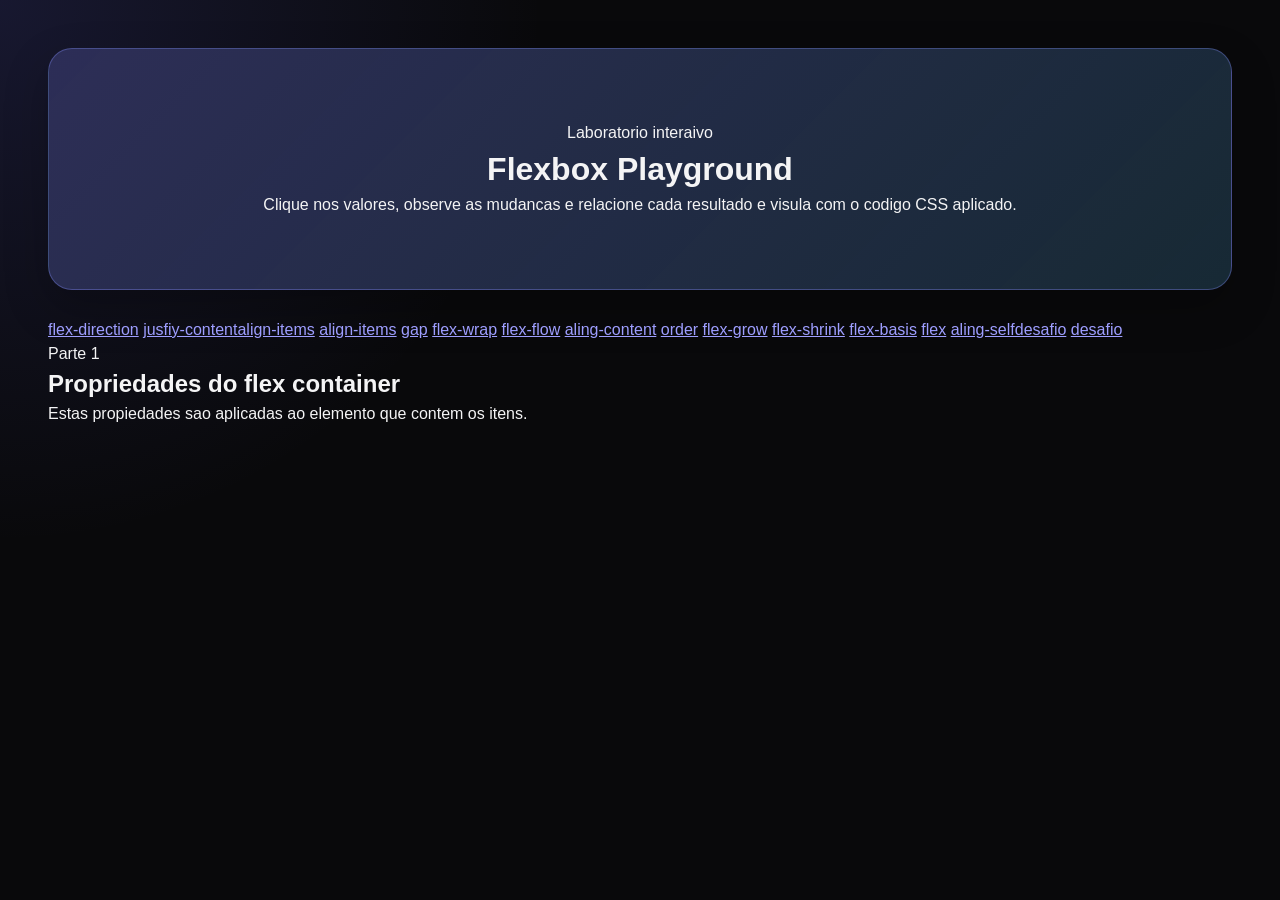
==== flexbox/index.html @ 4cc40084 "v1.0.0 Created the project architecture, including:  - /js    - script.js - /style    - style.css in" ====
<!-- Define que o documento utliza HTMLS.  Deve ser a primeirar declaracao do arquivo-->
<!DOCTYPE html>
<!--A tag html envolve toda a pagina. lang="pt BR" informa o idioma para navegadores e leitores de tela,-->
<html lang=" pt-BR">

<!--O head guarda configuracoes e informacoes que nao aparecem diretamente no conteudo visual-->

<head>
    <!--Permite utilizae acentos,cedilha e outros caracteres especiais corretamente.-->
    <meta charset="UTF-8">
    <!--Faz o layout respeitar a largura real de celulares,tablets e computadores-->
    <meta name="viewport" content="width=device-width, initial-scale=1.0">
    <!--Descricao usada por mecanismos de buscae no compartilhameto do link-->
    <meta name="description content=Laboratorio interaivo para aprender e praticar a principais propiedades do CSS Flexbox">
    <!--Texto  exibido na aba do navegador-->
    <title>Laboratorio Flexbox</title>
    <!--Conectar o HTML ao arquivo CSS responsal pela aparencia da pagina-->
    <link rel="stylesheet" href="style/style.css">
</head>

<!--O boby contem todo o conteudo visivel da pagina -->

<body>
    

    <!--   ===================================================
         CABEÇALHO PRINCIPAL
         Apresenta o nome e a proposta do laboratório.
    =================================================== -->

    <header class="page-header">
    <!--Pequeno rotulo visual acima do titulo principal-->
    <span class="page-laber">Laboratorio interaivo</span>
    <!--h1 e o titulo principal e deve representar o assunto da pagina.-->
    <h1>Flexbox Playground</h1>
    <p>
        Clique nos valores, observe as mudancas e relacione cada resultado e visula com o codigo CSS aplicado.
  <P>
  </header>
  
<!--    ===================================================
         NAVEGACAO INTERNA
         Cada link aponta para o id de uma secao de pagina.
         aria-label descreve o menu para tecnologia assistivas.
    =================================================== -->

    <nav class="property-navigation">
        <a href="#flex-direction">flex-direction</a>
        <a href="#jusfiy-contentalign-items">jusfiy-contentalign-items</a>
        <a href="#align-items">align-items</a>
        <a href="#gap">gap</a>
        <a href="#flex-wrap">flex-wrap</a>
        <a href="#flex-flow">flex-flow</a>
        <a href="#aling-content">aling-content</a>
        <a href="#order">order</a>
        <a href="#flex-grow">flex-grow</a>
        <a href="#flex-shrink">flex-shrink</a>
        <a href="#flex-basis">flex-basis</a>
        <a href="#flex">flex</a>
        <a href="#aling-selfdesafio">aling-selfdesafio</a>
        <a href="#desafio">desafio</a>
    </nav>


    <!--O main reune o conteudo principal do laboratorio-->
    <main>

    <!-- ===================================================
         PARTE 1 - PROPRIEDADES DO FLEX CONTAINER
        Sao aplicadas ao elemento pai, responsavel por organizar os itens
    =================================================== -->
    <header class="group-reader">
      <span>Parte 1 </span>
      <h2>Propriedades do flex container</h2>
      <p>Estas propiedades sao aplicadas ao elemento que contem os itens.</p>
<header>
<main>


  
</body>
</html>
---- flexbox/style/style.css ----
/* ===========================================
   Configurações gerais
=========================================== */
 
:root {
    color-scheme: dark;
    --backgroud: #09090b;
    --surface: #18181b;
    --surface-soft: #27272a;
    --surface-highlight: #3f3f46;
    --border: #52525b;
    --text: #f4f4f5;
    --text-muted: #d4d4d8;
    --primary: #6366f1;
    --primary-hover: #818cf8;
    --accent: #38bdf8;
    --success: #22c55e;
    --warning: #f59e0b;
    --danger: #ef4444;
    --item: #0ea5e9;
    --item-select: #f97316;
    --radius-small: 8px;
    --radius-medium: 12px;
    --radius-large: 18px;
    --shadow: 0 18px 45px rgba(0, 0, 0, 0.24);
}
 
* {
    margin: 0;
    padding: 0;
    box-sizing: border-box;
}
 
html {
    scroll-behavior: smooth;
    scroll-padding-top: 100px;
}
 
body {
    min-height: 100vh;
    padding: clamp(16px, 4vw, 48px);
    color: var(--text);
    background:
        radial-gradient(circle at top left,
            rgba(99, 102, 241, 0.16),
            transparent 34rem),
        var(--backgroud);
        font-family: Inter, Arial, Arial, Helvetica, sans-serif;
        line-height: 1.5;
}
 
button,
select {
    font: inherit;
}
 
button,
a,
select {
    -webkit-tap-highlight-color: transparent;
}
 
button:focus-visible,
a:focus-visible,
select:focus-visible {
    outline: 3px solid #facc15;
    outline-offset: 3px;
}
 
/* ===========================================
   Cabeçalho e navegação
=========================================== */
 
.page-header {
    max-width: 1200px;
    margin: 0 auto 28px;
    padding: clamp(28px, 6vw, 72px);
    text-align: center;
    background:
        linear-gradient(
            135deg, rgba(99, 102, 241, 0.28),
            rgba(14, 165, 233, 0.12)
        ),
        var(--surface);
    border: 1px solid rgba(129, 140, 248, 0.35);
    border-radius: 24px;
    box-shadow: var(--shadow);
}
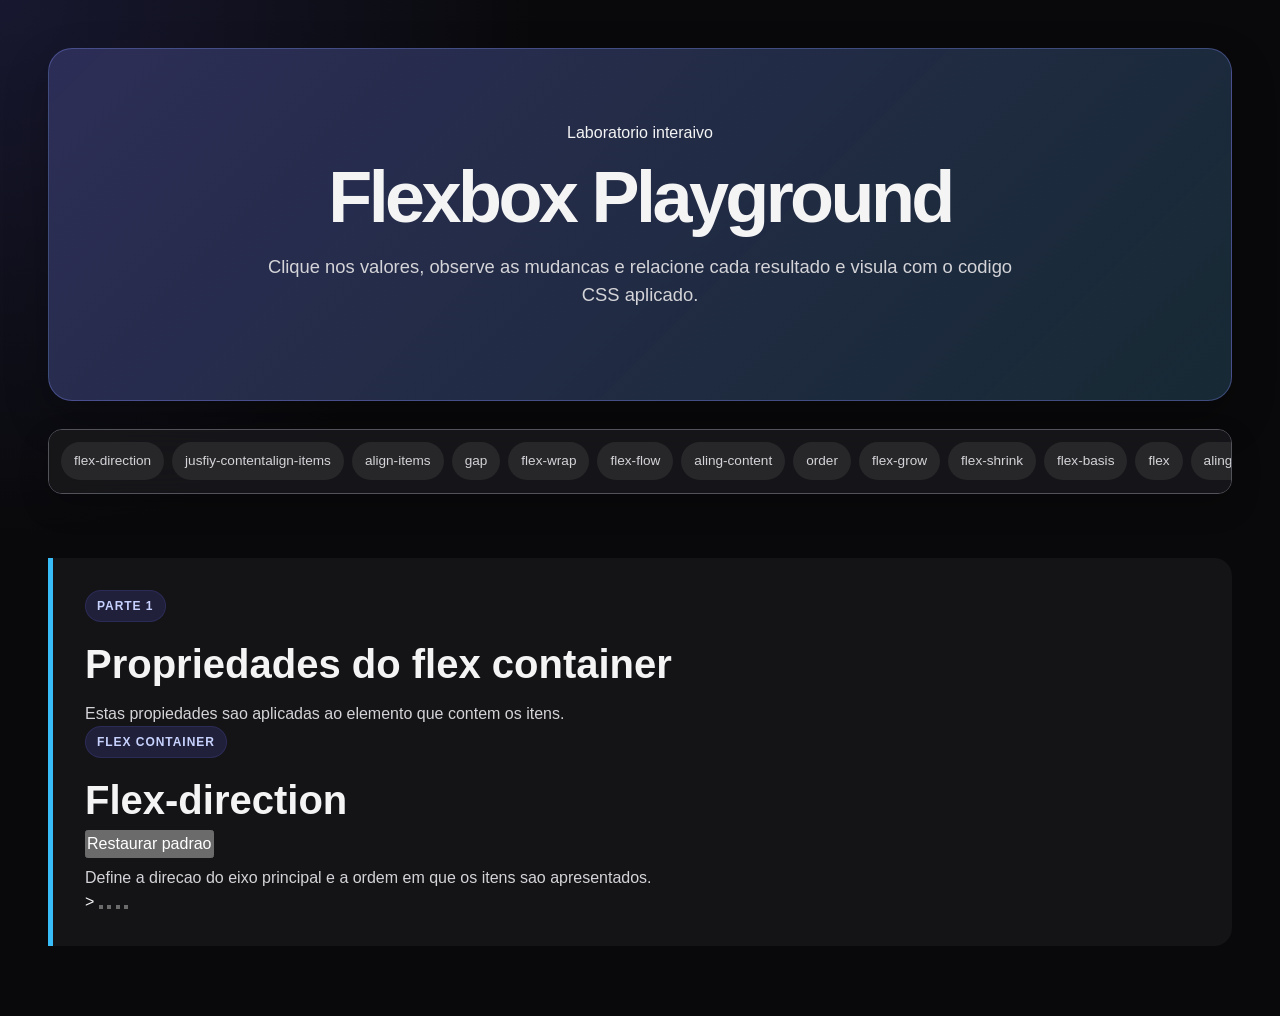
==== commit 2860aefa: "v1.0.1 Updates to index.html:  1. Fixed bugs in the navigation menu. 2. Added styling to the `group-" ====
--- a/flexbox/index.html
+++ b/flexbox/index.html
@@ -30,7 +30,7 @@
 
     <header class="page-header">
     <!--Pequeno rotulo visual acima do titulo principal-->
-    <span class="page-laber">Laboratorio interaivo</span>
+    <span class="page-label.">Laboratorio interaivo</span>
     <!--h1 e o titulo principal e deve representar o assunto da pagina.-->
     <h1>Flexbox Playground</h1>
     <p>
@@ -69,14 +69,47 @@
          PARTE 1 - PROPRIEDADES DO FLEX CONTAINER
         Sao aplicadas ao elemento pai, responsavel por organizar os itens
     =================================================== -->
-    <header class="group-reader">
+    <header class="group-header">
       <span>Parte 1 </span>
       <h2>Propriedades do flex container</h2>
       <p>Estas propiedades sao aplicadas ao elemento que contem os itens.</p>
 <header>
-<main>
 
 
-  
-</body>
-</html>+<!-- ===========================================
+ Secao: flex-direction
+ Define a direcao do eixo principal e a ordem incial dos intens 
+ O id permite acessar esta secao pelo menu de navegacao
+=========================================== -->
+<section class="demo" id="flex-direction">
+ <!--Agrupa  o titulo da propriedade e o botao que restaura o valor inicial -->
+ <div class="demo-heading">
+    <div>
+            <span class="property-type"> FLex container</span>
+            <h2>Flex-direction</h2>
+    </div>
+    <button type="button" class="reset-button " data-reset-section="diretion">Restaurar padrao </button>
+     </div>
+   <p class="demo-introduction">
+    Define a direcao do eixo principal e  a ordem em que os itens sao apresentados.
+   </p>
+
+
+<!--
+
+Grupo de botoes com os valores da propriedades.
+role=*group" e arial-label ajudam leitores de tela 
+data-*guarda o valor que sera lido pelo JavaScript.
+arial -pressed informa qual botao esta ativo.
+
+-->
+
+<div class="buttons" role="group" aria-label="Valores de flex-direction">>
+   <button type="button" data-direction="row" aria-pressed="row"></button>
+   <button type="button" data-direction="row-reverse" aria-pressed="now-reverse"></button>
+   <button type="button" data-direction="column" aria-pressed="column"></button>
+   <button type="button" data-direction="column-reverse" aria-pressed="column-reverse"></button>
+  </div>
+  </section>
+
+<main>
--- a/flexbox/style/style.css
+++ b/flexbox/style/style.css
@@ -86,7 +86,110 @@
     border-radius: 24px;
     box-shadow: var(--shadow);
 }
+ 
+.page-label,
+.property-type,
+.group-header span {
+    display: inline-flex;
+    align-items: center;
+    width: fit-content;
+    padding: 6px 11px;
+    color: #c7d2fe;
+    background-color: rgba(99, 102, 241, 0.16);
+    border: 1px solid rgba(99, 102, 241, 0.16);
+    border-radius: 999px;
+    font-size: 0.75rem;
+    font-weight: 700;
+    letter-spacing: 0.08em;
+    text-transform: uppercase;
+}
+ 
+.page-header h1 {
+    margin-top: 16px;
+    font-size: clamp(2rem, 7vw, 4.5rem);
+    line-height: 1;
+    letter-spacing: -0.05em;
+}
+ 
+.page-header p {
+    max-width: 760px;
+    margin: 20px auto 0;
+    color: var(--text-muted);
+    font-size: clamp(1rem, 2vw, 1.15rem);
+}
+ 
+.property-navigation {
+    position: sticky;
+    top: 12px;
+    z-index: 20;
+    display: flex;
+    gap: 8px;
+    flex-wrap: nowrap;
+    max-width: 1200px;
+    margin: 0 auto 36px;
+    padding: 12px;
+    overflow-x: auto;
+    background-color: rgba(24, 24, 27, 0.9);
+    border: 1px solid var(--border);
+    border-radius: 14px;
+    box-shadow: 0 12px 30px rgba(0, 0, 0, 0.2);
+    backdrop-filter: blur(14px);
+}
+ 
+.property-navigation a {
+   flex:  0 0 auto;
+   padding: 8px 12px;
+   color: var(--text-muted);
+   background-color: var(--surface-soft);
+   border: 1px solid transparent;
+   border-radius: 999px;
+   text-decoration: none;
+   font-size: 0.85rem;
+   transition: 0.2s;
+   
+
+}
+
+.property-navigationa:hover {
+ color: white;
+ background-color: var(--primary);
+ border-color: var(--primary-hover);
+
+}
+
+/* ===========================================
+   Grupos e secoes
+=========================================== */
+
+main {
+  max-width: 1200px;
+  margin: 0 auto;
+}
+
+.group-header {
+margin: 64px 0 22px;
+padding: clamp(20px,4vw,32px);
+background-color: rgba(24,24,27,0.76);
+border-left: 5px solid var(--accent);
+border-radius: 0 var(--radius-large ) var(--radius-large) 0;
+
+}
+
+.group-header h2 {
+  margin-top: 12px;
+  color: var(--text);
+  font-size: clamp(1.6rem,4vw,2.5rem);
+}
+
+.group-header p{
+  margin-top: 8px;
+  color: var(--text-muted);
+
+  
+}
 
 
 
 
+
+
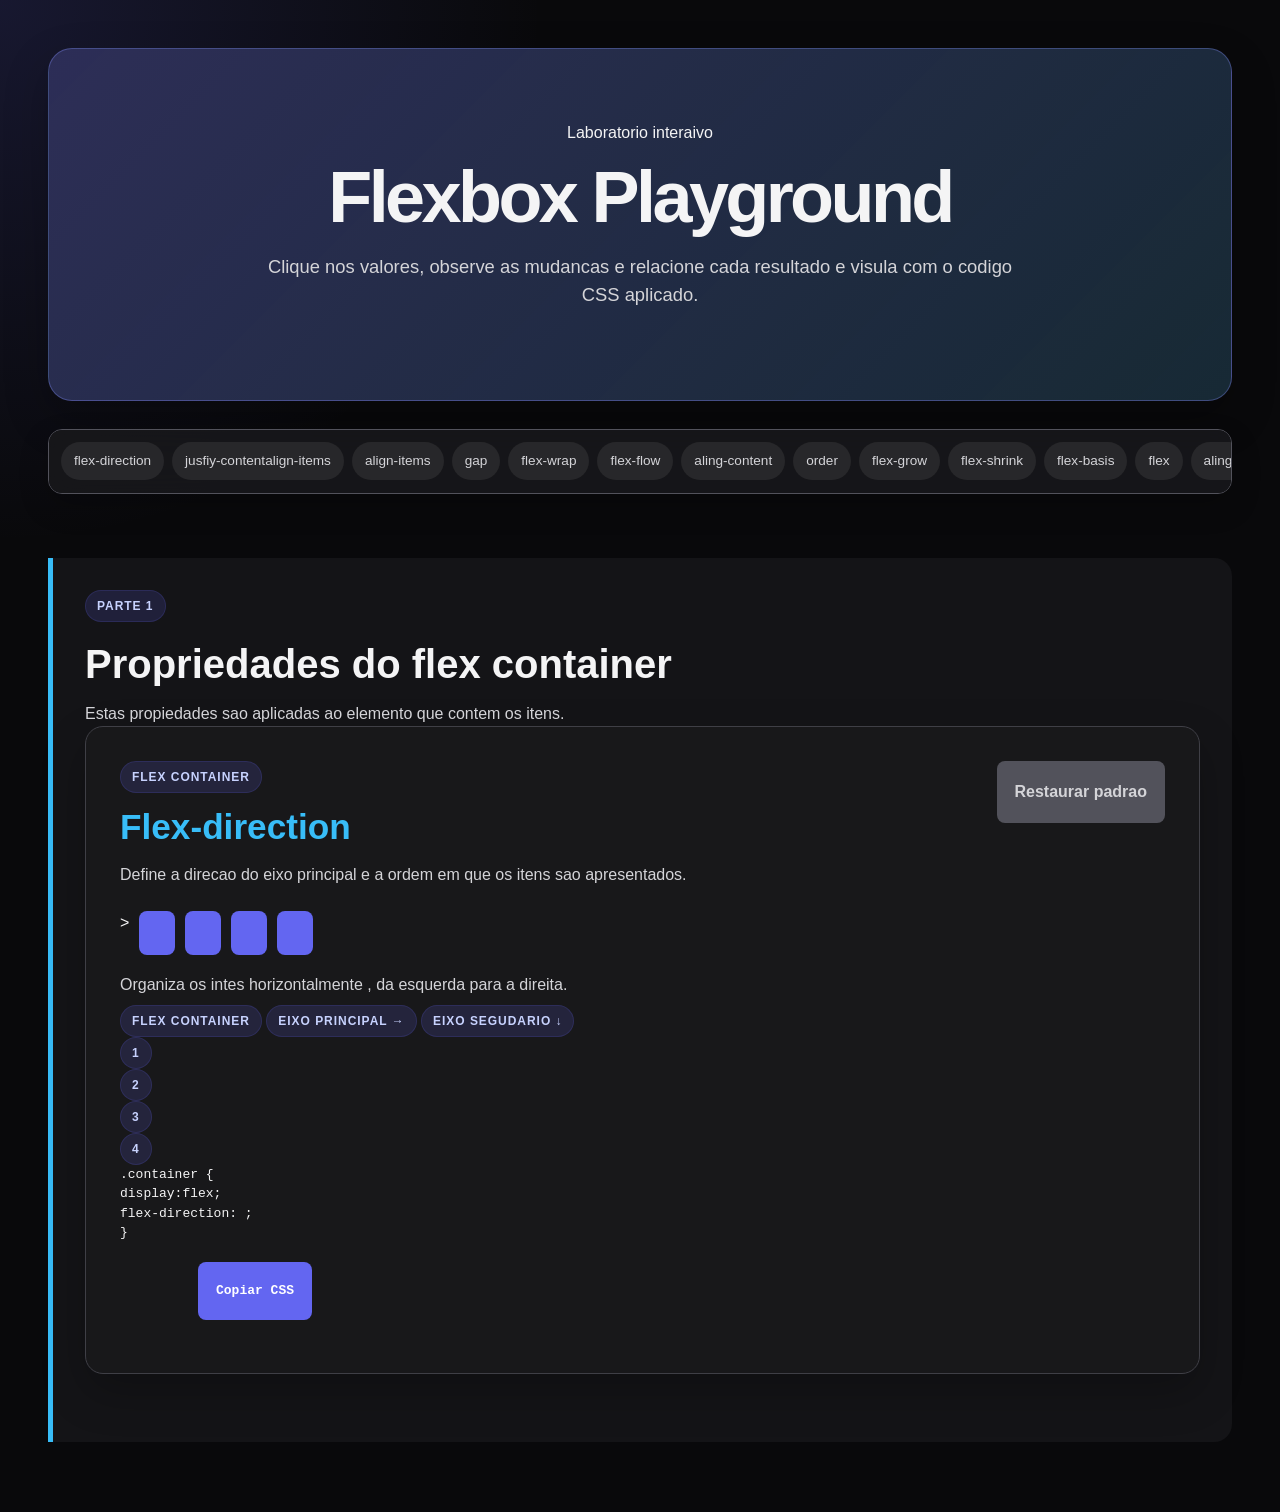
==== commit f3398a30: "v1.0.2 Update to index.html:  1. Added a custom description field (updated via JavaScript based on t" ====
--- a/flexbox/index.html
+++ b/flexbox/index.html
@@ -110,6 +110,58 @@
    <button type="button" data-direction="column" aria-pressed="column"></button>
    <button type="button" data-direction="column-reverse" aria-pressed="column-reverse"></button>
   </div>
+
+   <!--
+    Descricao atualizada pelo JavaScript conforme o botao escolhido.
+    arial-live="polite"permite anuciar a mudanca para leitores de tela.
+
+-->
+
+
+<p class="property-description diretion-descripion" aria-live="polite">
+Organiza os intes horizontalmente , da esquerda para a direita.
+  <P>
+
+<!--
+
+Area visual da demontracao
+A classe container recebe display:flex do CSS
+A segunda classe identifica a propriedades demontradas
+
+-->
+
+
+<div class="container direction" id="direction-container">
+    <span class="container-label ">flex container</span>
+    <!--Indicadores dos eixos; o JavaScript atualiza as setas nestas secao. -->
+    <span class="axis axis-main direction-main-axis">eixo principal →</span>
+    <span class="axis axis-cross direction-crossa-axis">Eixo segudario ↓</span>
+    <!--Cada elemento . item e uma flex Item . Os numeros facilitam observar ordem e posicao.-->
+          <div><span class="item">1</span></div>
+          <div><span class="item">2</span></div>
+          <div><span class="item">3</span></div>
+          <div><span class="item">4</span></div>
+</div>
+
+<!--
+
+ Mostra o CSS correspondente ao valor selecionado.
+ <pre> preservar espacos e quebras de linhas code indetifica codigo-fonte
+ O botao usa data-copy-property e data-copy-target para  copiar o resultado 
+-->
+   <div class="code-wrapper">
+    <pre class="code"><code>.container {
+display:flex;
+flex-direction: <strong class="direction-value" aria-live="polite"></strong>;
+}</code><pre> 
+          <button type="button class="copy-button" data-copy-property="flex-direction"
+            data-copy-target="drirection-valeu">Copiar CSS</button>
+      </div>  
   </section>
 
 <main>
+
+
+</body>
+</html>
+
--- a/flexbox/style/style.css
+++ b/flexbox/style/style.css
@@ -188,8 +188,183 @@
   
 }
 
-
-
-
-
-
+/* ===========================================
+   CARD DE DEMONTRACAO
+
+   Cada propriedades e apresenta dentro de uma card separado
+
+   overflow: hidden impede que elementos ultrapassem as bordas
+=========================================== */
+
+
+.demo {
+   margin-bottom:36px;
+   padding: clamp(20px,4vw,34px);
+   overflow: hidden;
+   background-color: rgba(24,24,27,0.92);
+   border: 1px solid var(--surface-highlight);
+   border-radius: var(--radius-large);
+   box-shadow: var(--shadow);
+   
+}
+
+
+/* ===========================================
+   CABECALHO INTERNO DA DEMONSTRACAO
+
+
+   Utiliza Flexbox para separar o titulo da propriedades e 
+   o botao de restauracao
+=========================================== */
+
+.demo-heading {
+   display: flex;
+   align-items: flex-start;
+   justify-content: space-between;
+   gap: 20px;
+}
+
+.demo-heading h2 {
+  margin-top: 8px;
+  color: var(--accent);
+  font-size: clamp(1.55rem,4vw,2.2rem);
+
+}
+
+
+.item-proerty {
+  color: #fed7aa;
+  background-color: rgba(249,115,22,0.14);
+  border-color: rgba(249,115,22,0.3);
+}
+
+.chalenge {
+  color: #bbf7f0;
+  background-color: rgba(34,197,94,0.14);
+  border-color: rgba(34,197,0.3);
+
+}
+
+.demo-introduction {
+   max-width:850px;
+   margin: 18px 0 22px;
+   color: var(--text-muted);
+   line-height: 1.7;
+}
+
+.demo-introduction strong {
+   color: white;
+
+}
+
+/* ===========================================
+   DESCRICAO DINAMICA
+
+
+   Este texto sera atualizado pelo JavaScript quando o aluno 
+   seleciona outro valor da propriedade
+=========================================== */
+ 
+.property-descripition    {
+    min-height: 52px;
+    margin: 0 0 auto;
+    padding: 12px;
+    color: #e0f2fe;
+    background-color: rgba(14,165,233,0.09);
+    border-left: 4px solid var(--accent);
+    border-radius: 0 var(--radius-small) var(--radius-small);
+}
+
+/* ===========================================
+   BOTOES E CONTROLES
+=========================================== */
+/* Organiza os botoes em linhas e permite quebrar automatica */ 
+
+.buttons {
+   display: flex;
+   gap: 10px;
+   flex-wrap: wrap;
+   margin-bottom: 18px;
+}
+
+/* ===========================================
+   BOTAO PADRAO 
+
+   min-height: 44px cria uma area confortavel para clique 
+   tambem em dispositivos com tela sensivel ao toque 
+=========================================== */
+
+button {
+  min-height: 44px;
+  padding: 18px 17px;
+  color: white;
+  background-color: var(--primary);
+  border: 1px solid transparent;
+  border-radius: var(--radius-small);
+  cursor: pointer;
+  font-weight: 700;
+  transition: 
+    transform 0.2s,
+    background-color 0.2s ,
+    border-color 0.2,
+    box-swadon 0.2s;
+}
+
+button:hover {
+    background-color:  var(--primary-hover);
+    transform: translate(-1px);
+
+}
+
+/* ===========================================
+  BOTAO ATIVO
+
+
+A classe active e controlada pelo JavaScript e mostar qual valor CSS esta selecionado
+
+=========================================== */
+
+button.active {
+   color: #052e16;
+   background-color: var(--success);
+   border-color: #86efac;
+   box-shadow:  0 0 0 4px rgba(34 ,197 ,94,0.14);
+}
+
+.reset-button,
+.copy-button {
+    color: var(--text-muted); 
+    background-color: var(--border);
+    font-weight: 600;
+}
+
+.reset-button:hover,
+.copy-button:hover {
+    color: white;
+    background-color: var(--surface-highlight);
+
+}
+
+/*
+   Esta classe e adicionada temporarialmente pelo JavaScript 
+   apos o codigo CSS ser copiado.
+*/
+
+.copy-button.copy-sucess {
+   color: #052e16;
+   background-color: var(--success);
+   border-color: #86efac;
+}
+
+.compact-buttons {
+   margin-bottom: 0;
+}
+
+/* ===========================================
+   CONTROLE DA DEMONSTRACAO flex-shrink
+
+   flex-shrink so  e percebido quando falta espaco.
+
+   Por isso estas area permite  alterar a largura do container.
+
+=========================================== */
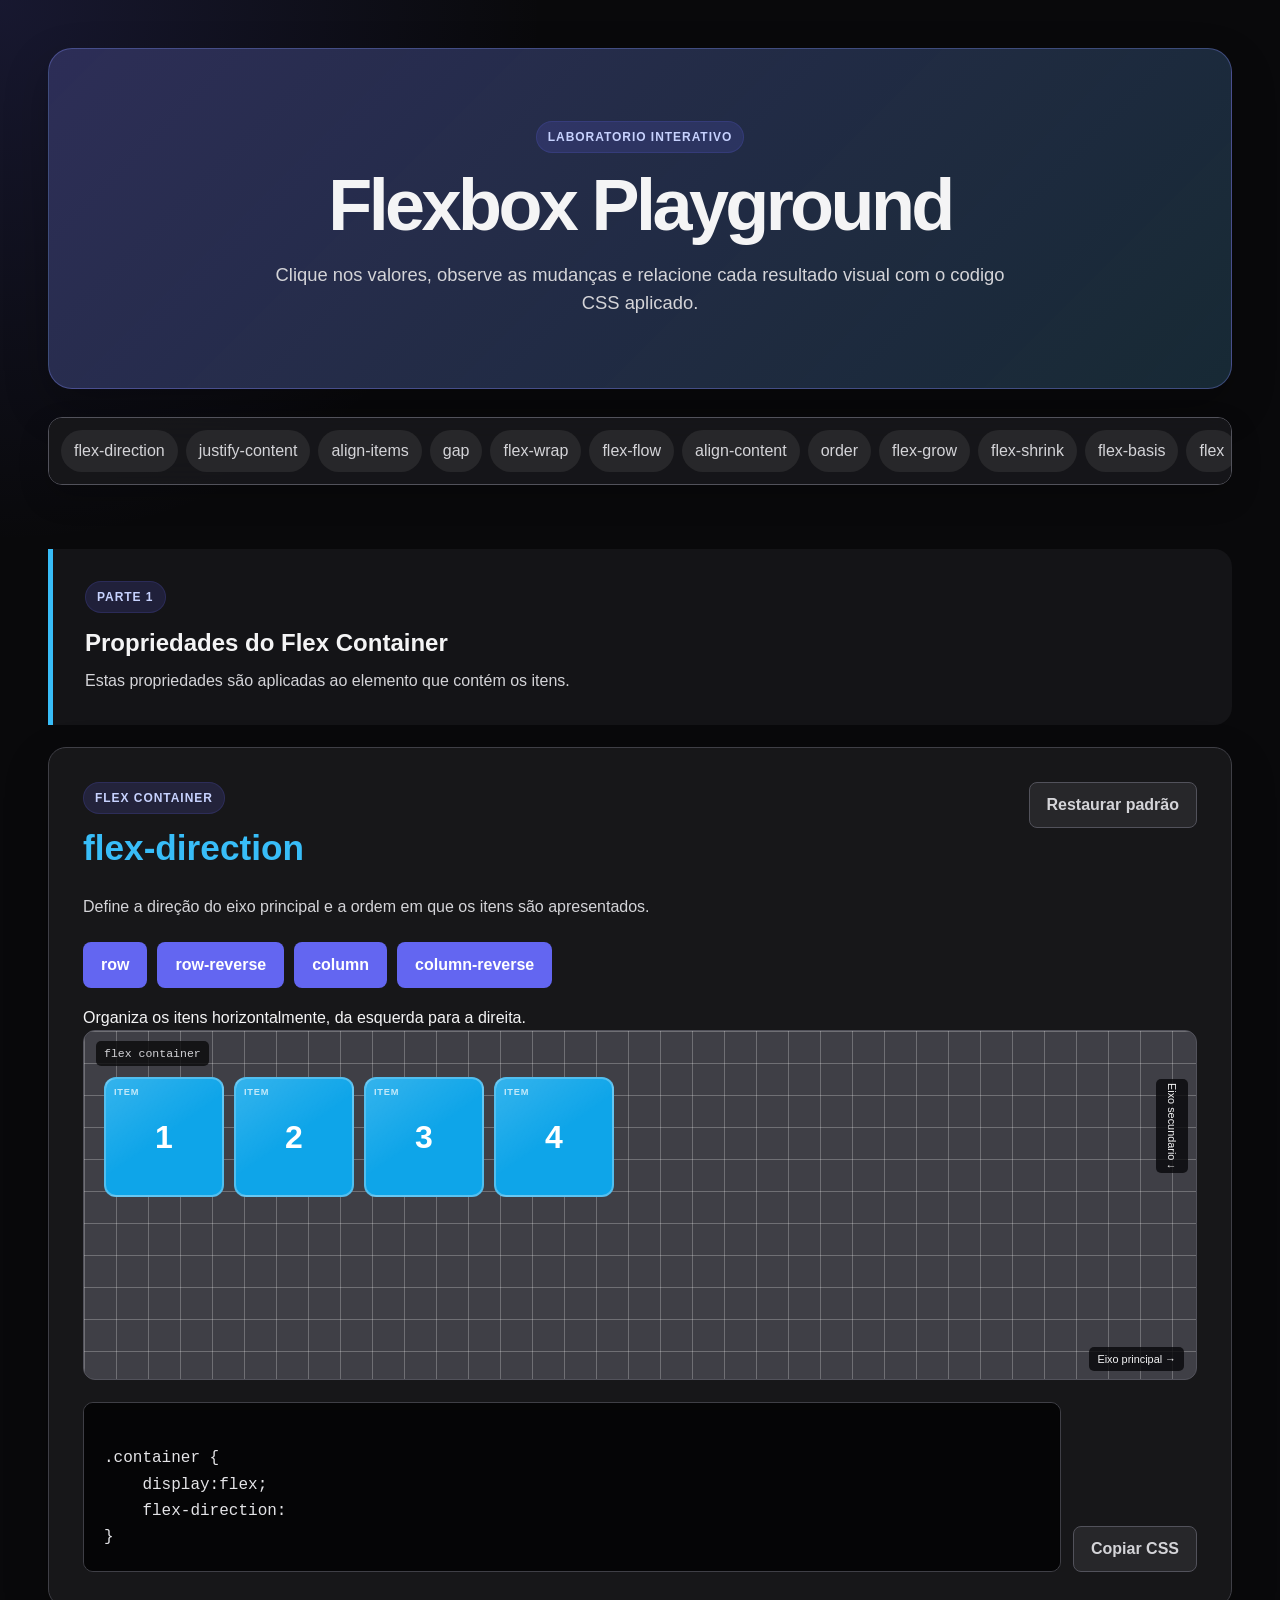
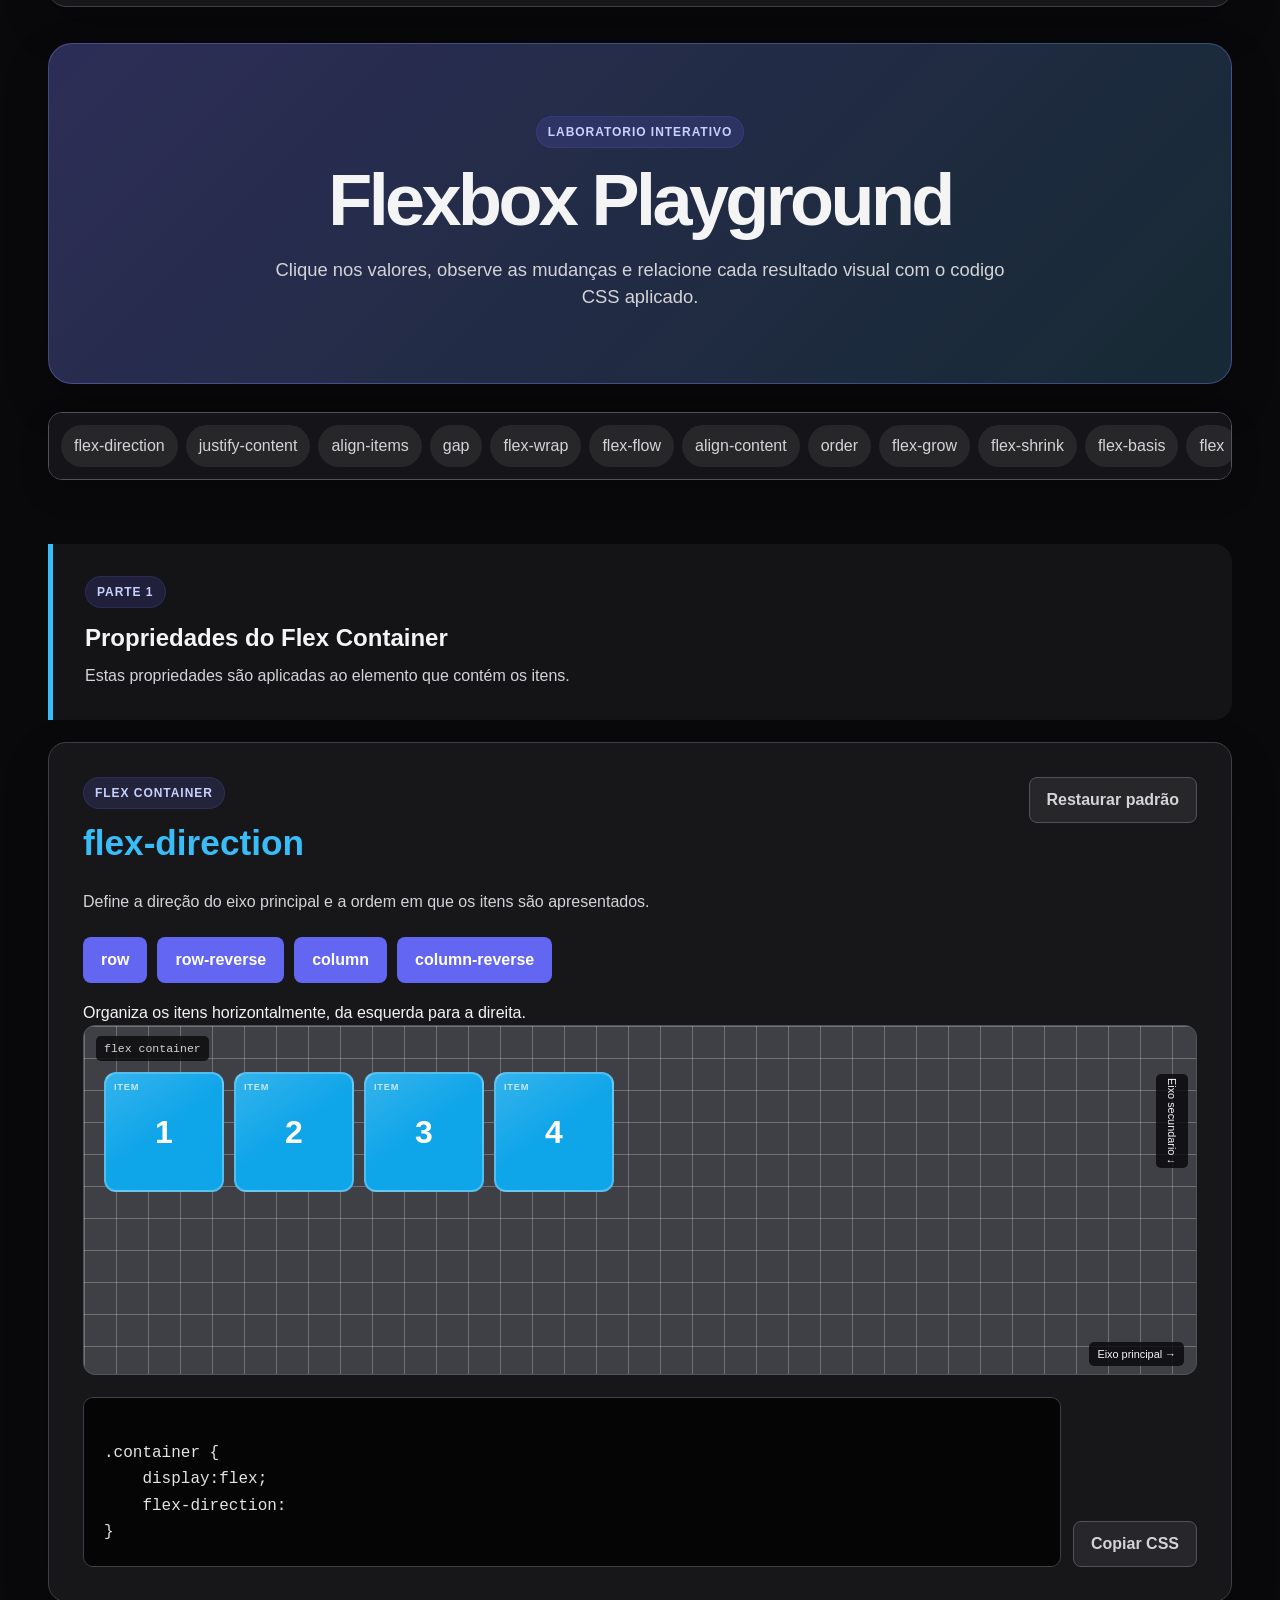
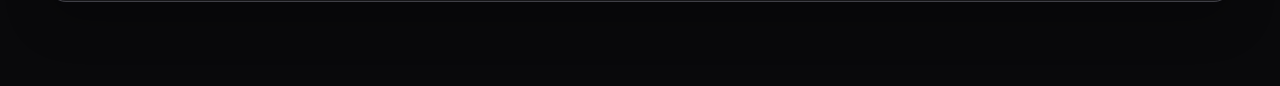
==== commit 979696c6: "v1.0.3 Update to index.html:  There were no updates to this file in this version.  Update to style.c" ====
--- a/flexbox/index.html
+++ b/flexbox/index.html
@@ -1,167 +1,287 @@
-<!-- Define que o documento utliza HTMLS.  Deve ser a primeirar declaracao do arquivo-->
+<!-- Define que o documento utiliza HTML5. Deve ser a primeira declaracao do arquivo -->
 <!DOCTYPE html>
-<!--A tag html envolve toda a pagina. lang="pt BR" informa o idioma para navegadores e leitores de tela,-->
-<html lang=" pt-BR">
-
-<!--O head guarda configuracoes e informacoes que nao aparecem diretamente no conteudo visual-->
-
+<!-- A tag htmlenvolve toda a pagina. lang="pt-BR" informa o idioma para navegadores e leitores de tela. -->
+<html lang="pt-BR">
+    <!-- O head guarda configuracoes e informacoes que nao aparecem diretamente no conteudo visual -->
 <head>
-    <!--Permite utilizae acentos,cedilha e outros caracteres especiais corretamente.-->
+    <!-- Permite utilizar acentos, cedilha e outros caracteres especiais corretamente. -->
     <meta charset="UTF-8">
-    <!--Faz o layout respeitar a largura real de celulares,tablets e computadores-->
+    <!-- Faz o layout respeitar a largura real de celulares, tablets e computadores. -->
     <meta name="viewport" content="width=device-width, initial-scale=1.0">
-    <!--Descricao usada por mecanismos de buscae no compartilhameto do link-->
-    <meta name="description content=Laboratorio interaivo para aprender e praticar a principais propiedades do CSS Flexbox">
-    <!--Texto  exibido na aba do navegador-->
+    <!-- Descrição usada por mecanismos de busca e no compartilhamento do link -->
+    <meta name="description" content="Laboratorio interativo para aprender e praticar as principais propriedades do CSS  Flexbox">
+    <!-- Texto exibido na aba do navegador -->
     <title>Laboratorio Flexbox</title>
-    <!--Conectar o HTML ao arquivo CSS responsal pela aparencia da pagina-->
+    <!-- Conecta o HTML ao arquivo CSS responsavel pela aparencia da pagina -->
     <link rel="stylesheet" href="style/style.css">
 </head>
-
-<!--O boby contem todo o conteudo visivel da pagina -->
-
+<!-- O body contém todo o conteudo visivel da pagina -->
 <body>
-    
-
-    <!--   ===================================================
+ 
+    <!-- ===================================================
          CABEÇALHO PRINCIPAL
          Apresenta o nome e a proposta do laboratório.
     =================================================== -->
-
     <header class="page-header">
-    <!--Pequeno rotulo visual acima do titulo principal-->
-    <span class="page-label.">Laboratorio interaivo</span>
-    <!--h1 e o titulo principal e deve representar o assunto da pagina.-->
-    <h1>Flexbox Playground</h1>
-    <p>
-        Clique nos valores, observe as mudancas e relacione cada resultado e visula com o codigo CSS aplicado.
-  <P>
-  </header>
-  
-<!--    ===================================================
-         NAVEGACAO INTERNA
-         Cada link aponta para o id de uma secao de pagina.
-         aria-label descreve o menu para tecnologia assistivas.
-    =================================================== -->
-
-    <nav class="property-navigation">
+        <!-- Pequeno rótulo visual acima do título principal -->
+        <span class="page-label">Laboratorio interativo</span>
+        <!-- h1 é o título principal e deve representar o assunto da página. -->
+        <h1>Flexbox Playground</h1>
+        <p>
+            Clique nos valores, observe as mudanças e relacione cada resultado visual com o codigo CSS aplicado.
+        </p>
+    </header>
+ 
+    <!-- ===================================================
+         NAVEGAÇÃO INTERNA
+         cada link aponta para o id de uma seção da pagina.
+         arial-label descreve o menu para tecnologias assistivas.
+    =================================================== -->
+ 
+    <nav class="property-navigation" aria-label="Navegação das propriedades do Flexbox">
         <a href="#flex-direction">flex-direction</a>
-        <a href="#jusfiy-contentalign-items">jusfiy-contentalign-items</a>
+        <a href="#justify-content">justify-content</a>
         <a href="#align-items">align-items</a>
         <a href="#gap">gap</a>
         <a href="#flex-wrap">flex-wrap</a>
         <a href="#flex-flow">flex-flow</a>
-        <a href="#aling-content">aling-content</a>
+        <a href="#align-content">align-content</a>
         <a href="#order">order</a>
         <a href="#flex-grow">flex-grow</a>
         <a href="#flex-shrink">flex-shrink</a>
         <a href="#flex-basis">flex-basis</a>
         <a href="#flex">flex</a>
-        <a href="#aling-selfdesafio">aling-selfdesafio</a>
+        <a href="#align-self">align-self</a>
         <a href="#desafio">desafio</a>
     </nav>
-
-
-    <!--O main reune o conteudo principal do laboratorio-->
-    <main>
-
-    <!-- ===================================================
+ 
+    <!-- O main reune o conteudo principal do laboratorio -->
+     <main>
+        <!-- ===================================================
          PARTE 1 - PROPRIEDADES DO FLEX CONTAINER
-        Sao aplicadas ao elemento pai, responsavel por organizar os itens
-    =================================================== -->
-    <header class="group-header">
-      <span>Parte 1 </span>
-      <h2>Propriedades do flex container</h2>
-      <p>Estas propiedades sao aplicadas ao elemento que contem os itens.</p>
-<header>
-
-
-<!-- ===========================================
- Secao: flex-direction
- Define a direcao do eixo principal e a ordem incial dos intens 
- O id permite acessar esta secao pelo menu de navegacao
-=========================================== -->
-<section class="demo" id="flex-direction">
- <!--Agrupa  o titulo da propriedade e o botao que restaura o valor inicial -->
- <div class="demo-heading">
-    <div>
-            <span class="property-type"> FLex container</span>
-            <h2>Flex-direction</h2>
-    </div>
-    <button type="button" class="reset-button " data-reset-section="diretion">Restaurar padrao </button>
-     </div>
-   <p class="demo-introduction">
-    Define a direcao do eixo principal e  a ordem em que os itens sao apresentados.
-   </p>
-
-
-<!--
-
-Grupo de botoes com os valores da propriedades.
-role=*group" e arial-label ajudam leitores de tela 
-data-*guarda o valor que sera lido pelo JavaScript.
-arial -pressed informa qual botao esta ativo.
-
--->
-
-<div class="buttons" role="group" aria-label="Valores de flex-direction">>
-   <button type="button" data-direction="row" aria-pressed="row"></button>
-   <button type="button" data-direction="row-reverse" aria-pressed="now-reverse"></button>
-   <button type="button" data-direction="column" aria-pressed="column"></button>
-   <button type="button" data-direction="column-reverse" aria-pressed="column-reverse"></button>
-  </div>
-
-   <!--
-    Descricao atualizada pelo JavaScript conforme o botao escolhido.
-    arial-live="polite"permite anuciar a mudanca para leitores de tela.
-
--->
-
-
-<p class="property-description diretion-descripion" aria-live="polite">
-Organiza os intes horizontalmente , da esquerda para a direita.
-  <P>
-
-<!--
-
-Area visual da demontracao
-A classe container recebe display:flex do CSS
-A segunda classe identifica a propriedades demontradas
-
--->
-
-
-<div class="container direction" id="direction-container">
-    <span class="container-label ">flex container</span>
-    <!--Indicadores dos eixos; o JavaScript atualiza as setas nestas secao. -->
-    <span class="axis axis-main direction-main-axis">eixo principal →</span>
-    <span class="axis axis-cross direction-crossa-axis">Eixo segudario ↓</span>
-    <!--Cada elemento . item e uma flex Item . Os numeros facilitam observar ordem e posicao.-->
-          <div><span class="item">1</span></div>
-          <div><span class="item">2</span></div>
-          <div><span class="item">3</span></div>
-          <div><span class="item">4</span></div>
-</div>
-
-<!--
-
- Mostra o CSS correspondente ao valor selecionado.
- <pre> preservar espacos e quebras de linhas code indetifica codigo-fonte
- O botao usa data-copy-property e data-copy-target para  copiar o resultado 
--->
-   <div class="code-wrapper">
-    <pre class="code"><code>.container {
-display:flex;
-flex-direction: <strong class="direction-value" aria-live="polite"></strong>;
-}</code><pre> 
-          <button type="button class="copy-button" data-copy-property="flex-direction"
-            data-copy-target="drirection-valeu">Copiar CSS</button>
-      </div>  
-  </section>
-
-<main>
-
-
+         São aplicadas ao elemento pai, responsavel po organizar os itens.
+        =================================================== -->
+        <header class="group-header">
+            <span>Parte 1</span>
+            <h2>Propriedades do Flex Container</h2>
+            <p>Estas propriedades são aplicadas ao elemento que contém os itens.</p>
+        </header>
+ 
+        <!-- ===========================================
+            SEÇÃO: flex-direction
+            Define a direção do eixo principal e a ordem inicial dos itens.
+            O id permite acessar esta seção pelo menu de navegação
+        =========================================== -->
+        <section class="demo" id="flex-direction">
+            <!-- Agrupa o título da propriedade e o botão que restaura o valor inicial. -->
+             <div class="demo-heading">
+                <div>
+                    <span class="property-type">Flex Container</span>
+                    <h2>flex-direction</h2>
+                </div>
+                <button type="button" class="reset-button" data-reset-section="direction">Restaurar padrão</button>
+             </div>
+ 
+             <p class="demo-introduction">
+                Define a direção do eixo principal e a ordem em que os itens são apresentados.
+             </p>
+ 
+             <!--
+                Grupo de botões com os valores da propriedade.
+                role="group" e arial-label ajudam leitores de tela.
+                data-* guarda o valor que será lido pelo JavaScript.
+                aria-pressed informs qual botão está ativo.
+             -->
+                <div class="buttons" role="group" aria-label="Valores de flex-direction">
+                    <button type="button" data-direction="row" aria-pressed="true">row</button>
+                    <button type="button" data-direction="row-reverse" aria-pressed="false">row-reverse</button>
+                    <button type="button" data-direction="column" aria-pressed="false">column</button>
+                    <button type="button" data-direction="column-reverse" aria-pressed="false">column-reverse</button>
+                </div>
+ 
+                <!--
+                Descrição atualizada pelo JavaScript conforme o botão escolhido.
+                aria-live="polite" permite anunciar a mudança para leitores de tela.
+                -->
+ 
+                <p class="property-descripition direction-descript" aria-live="polite">
+                    Organiza os itens horizontalmente, da esquerda para a direita.
+                </p>
+ 
+                <!--
+                    Área visual da demontração.
+                    A classe container recebe display:flex no CSS.
+                    A segunda classe identifica a propriedade demonstrada.
+                -->
+                <div class="container direction-container" id="direction-container">
+                    <span class="container-label">flex container</span>
+                    <!-- Indicadores dos eixos; o JavaScript atualiza as setas nesta seção-->
+                    <span class="axis axis-main direction-main-axis">Eixo principal →</span>
+                    <span class="axis axis-cross direction-cross-axis">Eixo secundario ↓</span>
+                    <!-- Cada elemento .item é um flex Item. Os números facilitam observar ordem e posição -->
+                     <div><span class="item">1</span></div>
+                     <div><span class="item">2</span></div>
+                     <div><span class="item">3</span></div>
+                     <div><span class="item">4</span></div>
+                </div>
+ 
+                <!--
+                    Mostra o CSS correspondente ao valor selecionado.
+                    pre preserva espaços e quebras linha; code identifica código-fonte.
+                    O botão usa data-copy-property e data-copy-target para copiar o resultado.
+                -->
+                <div class="code-wrapper">
+                    <pre class="code"><code>.container {
+    display:flex;
+    flex-direction: <strong class="direction-value" aria-live="polite"></strong>
+}</code></pre>
+                <button type="button" class="copy-button" data-copy-property="flex-direction"
+                    data-copy-targed=".direction-value">Copiar CSS</button>
+            </div>
+        </section>
+     </main>
 </body>
-</html>
-
+</html><!-- Define que o documento utiliza HTML5. Deve ser a primeira declaracao do arquivo -->
+<!DOCTYPE html>
+<!-- A tag htmlenvolve toda a pagina. lang="pt-BR" informa o idioma para navegadores e leitores de tela. -->
+<html lang="pt-BR">
+    <!-- O head guarda configuracoes e informacoes que nao aparecem diretamente no conteudo visual -->
+<head>
+    <!-- Permite utilizar acentos, cedilha e outros caracteres especiais corretamente. -->
+    <meta charset="UTF-8">
+    <!-- Faz o layout respeitar a largura real de celulares, tablets e computadores. -->
+    <meta name="viewport" content="width=device-width, initial-scale=1.0">
+    <!-- Descrição usada por mecanismos de busca e no compartilhamento do link -->
+    <meta name="description" content="Laboratorio interativo para aprender e praticar as principais propriedades do CSS  Flexbox">
+    <!-- Texto exibido na aba do navegador -->
+    <title>Laboratorio Flexbox</title>
+    <!-- Conecta o HTML ao arquivo CSS responsavel pela aparencia da pagina -->
+    <link rel="stylesheet" href="style/style.css">
+</head>
+<!-- O body contém todo o conteudo visivel da pagina -->
+<body>
+ 
+    <!-- ===================================================
+         CABEÇALHO PRINCIPAL
+         Apresenta o nome e a proposta do laboratório.
+    =================================================== -->
+    <header class="page-header">
+        <!-- Pequeno rótulo visual acima do título principal -->
+        <span class="page-label">Laboratorio interativo</span>
+        <!-- h1 é o título principal e deve representar o assunto da página. -->
+        <h1>Flexbox Playground</h1>
+        <p>
+            Clique nos valores, observe as mudanças e relacione cada resultado visual com o codigo CSS aplicado.
+        </p>
+    </header>
+ 
+    <!-- ===================================================
+         NAVEGAÇÃO INTERNA
+         cada link aponta para o id de uma seção da pagina.
+         arial-label descreve o menu para tecnologias assistivas.
+    =================================================== -->
+ 
+    <nav class="property-navigation" aria-label="Navegação das propriedades do Flexbox">
+        <a href="#flex-direction">flex-direction</a>
+        <a href="#justify-content">justify-content</a>
+        <a href="#align-items">align-items</a>
+        <a href="#gap">gap</a>
+        <a href="#flex-wrap">flex-wrap</a>
+        <a href="#flex-flow">flex-flow</a>
+        <a href="#align-content">align-content</a>
+        <a href="#order">order</a>
+        <a href="#flex-grow">flex-grow</a>
+        <a href="#flex-shrink">flex-shrink</a>
+        <a href="#flex-basis">flex-basis</a>
+        <a href="#flex">flex</a>
+        <a href="#align-self">align-self</a>
+        <a href="#desafio">desafio</a>
+    </nav>
+ 
+    <!-- O main reune o conteudo principal do laboratorio -->
+     <main>
+        <!-- ===================================================
+         PARTE 1 - PROPRIEDADES DO FLEX CONTAINER
+         São aplicadas ao elemento pai, responsavel po organizar os itens.
+        =================================================== -->
+        <header class="group-header">
+            <span>Parte 1</span>
+            <h2>Propriedades do Flex Container</h2>
+            <p>Estas propriedades são aplicadas ao elemento que contém os itens.</p>
+        </header>
+ 
+        <!-- ===========================================
+            SEÇÃO: flex-direction
+            Define a direção do eixo principal e a ordem inicial dos itens.
+            O id permite acessar esta seção pelo menu de navegação
+        =========================================== -->
+        <section class="demo" id="flex-direction">
+            <!-- Agrupa o título da propriedade e o botão que restaura o valor inicial. -->
+             <div class="demo-heading">
+                <div>
+                    <span class="property-type">Flex Container</span>
+                    <h2>flex-direction</h2>
+                </div>
+                <button type="button" class="reset-button" data-reset-section="direction">Restaurar padrão</button>
+             </div>
+ 
+             <p class="demo-introduction">
+                Define a direção do eixo principal e a ordem em que os itens são apresentados.
+             </p>
+ 
+             <!--
+                Grupo de botões com os valores da propriedade.
+                role="group" e arial-label ajudam leitores de tela.
+                data-* guarda o valor que será lido pelo JavaScript.
+                aria-pressed informs qual botão está ativo.
+             -->
+                <div class="buttons" role="group" aria-label="Valores de flex-direction">
+                    <button type="button" data-direction="row" aria-pressed="true">row</button>
+                    <button type="button" data-direction="row-reverse" aria-pressed="false">row-reverse</button>
+                    <button type="button" data-direction="column" aria-pressed="false">column</button>
+                    <button type="button" data-direction="column-reverse" aria-pressed="false">column-reverse</button>
+                </div>
+ 
+                <!--
+                Descrição atualizada pelo JavaScript conforme o botão escolhido.
+                aria-live="polite" permite anunciar a mudança para leitores de tela.
+                -->
+ 
+                <p class="property-descripition direction-descript" aria-live="polite">
+                    Organiza os itens horizontalmente, da esquerda para a direita.
+                </p>
+ 
+                <!--
+                    Área visual da demontração.
+                    A classe container recebe display:flex no CSS.
+                    A segunda classe identifica a propriedade demonstrada.
+                -->
+                <div class="container direction-container" id="direction-container">
+                    <span class="container-label">flex container</span>
+                    <!-- Indicadores dos eixos; o JavaScript atualiza as setas nesta seção-->
+                    <span class="axis axis-main direction-main-axis">Eixo principal →</span>
+                    <span class="axis axis-cross direction-cross-axis">Eixo secundario ↓</span>
+                    <!-- Cada elemento .item é um flex Item. Os números facilitam observar ordem e posição -->
+                     <div><span class="item">1</span></div>
+                     <div><span class="item">2</span></div>
+                     <div><span class="item">3</span></div>
+                     <div><span class="item">4</span></div>
+                </div>
+ 
+                <!--
+                    Mostra o CSS correspondente ao valor selecionado.
+                    pre preserva espaços e quebras linha; code identifica código-fonte.
+                    O botão usa data-copy-property e data-copy-target para copiar o resultado.
+                -->
+                <div class="code-wrapper">
+                    <pre class="code"><code>.container {
+    display:flex;
+    flex-direction: <strong class="direction-value" aria-live="polite"></strong>
+}</code></pre>
+                <button type="button" class="copy-button" data-copy-property="flex-direction"
+                    data-copy-targed=".direction-value">Copiar CSS</button>
+            </div>
+        </section>
+     </main>
+</body>
+</html>
--- a/flexbox/style/style.css
+++ b/flexbox/style/style.css
@@ -137,234 +137,612 @@
 }
  
 .property-navigation a {
-   flex:  0 0 auto;
-   padding: 8px 12px;
-   color: var(--text-muted);
-   background-color: var(--surface-soft);
-   border: 1px solid transparent;
-   border-radius: 999px;
-   text-decoration: none;
-   font-size: 0.85rem;
-   transition: 0.2s;
-   
-
-}
-
-.property-navigationa:hover {
- color: white;
- background-color: var(--primary);
- border-color: var(--primary-hover);
-
-}
-
-/* ===========================================
-   Grupos e secoes
-=========================================== */
-
+    flex: 0 0 auto;
+    padding: 8px 12px;
+    color: var(--text-muted);
+    background-color: var(--surface-soft);
+    border: 1px solid transparent;
+    border-radius: 999px;
+    text-decoration: none;
+    font-size: 0.85;
+    transition: 0.2s;
+}
+ 
+.property-navigation a:hover {
+    color: white;
+    background-color: var(--primary);
+    border-color: var(--primary-hover);
+}
+ 
+/* ===========================================
+   Grupos e seções
+=========================================== */
+ 
 main {
-  max-width: 1200px;
-  margin: 0 auto;
-}
-
+    max-width: 1200px;
+    margin: 0 auto;
+}
+ 
 .group-header {
-margin: 64px 0 22px;
-padding: clamp(20px,4vw,32px);
-background-color: rgba(24,24,27,0.76);
-border-left: 5px solid var(--accent);
-border-radius: 0 var(--radius-large ) var(--radius-large) 0;
-
-}
-
+    margin: 64px 0 22px;
+    padding: clamp(20px, 4vw, 32px);
+    background-color: rgba(24, 24, 27, 0.76);
+    border-left: 5px solid var(--accent);
+    border-radius: 0 var(--radius-large) var(--radius-large) 0;
+}
+ 
 .group-header h2 {
-  margin-top: 12px;
-  color: var(--text);
-  font-size: clamp(1.6rem,4vw,2.5rem);
-}
-
-.group-header p{
-  margin-top: 8px;
-  color: var(--text-muted);
-
-  
-}
-
-/* ===========================================
-   CARD DE DEMONTRACAO
-
-   Cada propriedades e apresenta dentro de uma card separado
-
-   overflow: hidden impede que elementos ultrapassem as bordas
-=========================================== */
-
-
+    margin-top: 12px;
+    color: var(--text);
+    font-size: clamp(1.6rem, 4vw, 2.5);
+}
+ 
+.group-header p {
+    margin-top: 8px;
+    color: var(--text-muted);
+}
+ 
+/* ===========================================
+   CARD DE DEMONTRAÇÃO
+ 
+   Cada propredade é apresentada dentro de um card separado.
+ 
+   overflow: hidden impede que elementos ultrapassem as bordas.
+=========================================== */
+ 
 .demo {
-   margin-bottom:36px;
-   padding: clamp(20px,4vw,34px);
-   overflow: hidden;
-   background-color: rgba(24,24,27,0.92);
-   border: 1px solid var(--surface-highlight);
-   border-radius: var(--radius-large);
-   box-shadow: var(--shadow);
-   
-}
-
-
-/* ===========================================
-   CABECALHO INTERNO DA DEMONSTRACAO
-
-
-   Utiliza Flexbox para separar o titulo da propriedades e 
-   o botao de restauracao
-=========================================== */
-
+    margin-bottom: 36px;
+    padding: clamp(20px, 4vw, 34px);
+    overflow: hidden;
+    background-color: rgba(24, 24, 27, 0.92);
+    border: 1px solid var(--surface-highlight);
+    border-radius: var(--radius-large);
+    box-shadow: var(--shadow);
+}
+ 
+/* ===========================================
+   CABEÇALHO INTERNO DA DEMONSTRAÇÃO
+ 
+   Utiliza flexbox para separar
+=========================================== */
+ 
+ 
 .demo-heading {
-   display: flex;
-   align-items: flex-start;
-   justify-content: space-between;
-   gap: 20px;
-}
-
+    display: flex;
+    align-items: flex-start;
+    justify-content: space-between;
+    gap: 20px;
+}
+ 
 .demo-heading h2 {
-  margin-top: 8px;
-  color: var(--accent);
-  font-size: clamp(1.55rem,4vw,2.2rem);
-
-}
-
-
-.item-proerty {
-  color: #fed7aa;
-  background-color: rgba(249,115,22,0.14);
-  border-color: rgba(249,115,22,0.3);
-}
-
-.chalenge {
-  color: #bbf7f0;
-  background-color: rgba(34,197,94,0.14);
-  border-color: rgba(34,197,0.3);
-
-}
-
+    margin-top: 8px;
+    color: var(--accent);
+    font-size: clamp(1.55rem, 4vw, 2.2rem);
+}
+ 
+.item-property {
+    color: #fed7aa;
+    background-color: rgba(249, 115, 22, 0.14);
+    border-color: rgba(249, 115, 22, 0.3);
+}
+ 
+.challenge-label {
+    color: #bbf7d0;
+    background-color: rgba(34, 197, 94, 0.14);
+    border-color: rgba(34, 197, 94, 0.3);
+}
+ 
 .demo-introduction {
-   max-width:850px;
-   margin: 18px 0 22px;
-   color: var(--text-muted);
-   line-height: 1.7;
-}
-
+    max-width: 850px;
+    margin: 18px 0 22px;
+    color: var(--text-muted);
+    line-height: 1.7;
+}
+ 
 .demo-introduction strong {
-   color: white;
-
-}
-
-/* ===========================================
-   DESCRICAO DINAMICA
-
-
-   Este texto sera atualizado pelo JavaScript quando o aluno 
-   seleciona outro valor da propriedade
-=========================================== */
- 
-.property-descripition    {
+    color: white;
+}
+ 
+/* ===========================================
+   DESCRIÇÃO DINÂMICA
+ 
+   Este texto será atualizado pelo JavaScript quando o aluno
+   selecionar outro valor da propriedade.
+=========================================== */
+ 
+.property-description {
     min-height: 52px;
-    margin: 0 0 auto;
-    padding: 12px;
+    margin: 0 0 18px;
+    padding: 12px 16px;
     color: #e0f2fe;
-    background-color: rgba(14,165,233,0.09);
+    background-color: rgba(14, 165, 233, 0.09);
     border-left: 4px solid var(--accent);
     border-radius: 0 var(--radius-small) var(--radius-small);
 }
-
-/* ===========================================
-   BOTOES E CONTROLES
-=========================================== */
-/* Organiza os botoes em linhas e permite quebrar automatica */ 
-
+ 
+/* ===========================================
+   BOTÕES E CONTROLES
+=========================================== */
+ 
+/* Organiza os botões em linha e permite quebra automatica. */
+ 
 .buttons {
-   display: flex;
-   gap: 10px;
-   flex-wrap: wrap;
-   margin-bottom: 18px;
-}
-
-/* ===========================================
-   BOTAO PADRAO 
-
-   min-height: 44px cria uma area confortavel para clique 
-   tambem em dispositivos com tela sensivel ao toque 
-=========================================== */
-
+    display: flex;
+    gap: 10px;
+    flex-wrap: wrap;
+    margin-bottom: 18px;
+}
+ 
+/* ===========================================
+   BOTÃO PADRÃO
+ 
+   min-height: 44px cria uma área confortavel para clique
+   também em dispositivos com tela sensivel ao toque.
+=========================================== */
+ 
 button {
-  min-height: 44px;
-  padding: 18px 17px;
-  color: white;
-  background-color: var(--primary);
-  border: 1px solid transparent;
-  border-radius: var(--radius-small);
-  cursor: pointer;
-  font-weight: 700;
-  transition: 
-    transform 0.2s,
-    background-color 0.2s ,
-    border-color 0.2,
-    box-swadon 0.2s;
-}
-
+    min-height: 44px;
+    padding: 10px 17px;
+    color: white;
+    background-color: var(--primary);
+    border: 1px solid transparent;
+    border-radius: var(--radius-small);
+    cursor: pointer;
+    font-weight: 700;
+    transition:
+        transform 0.2s,
+        backgroud-color 0.2s,
+        border-color 0.2s,
+        box-shadow 0.2s;
+}
+ 
 button:hover {
-    background-color:  var(--primary-hover);
-    transform: translate(-1px);
-
-}
-
-/* ===========================================
-  BOTAO ATIVO
-
-
-A classe active e controlada pelo JavaScript e mostar qual valor CSS esta selecionado
-
-=========================================== */
-
+    background-color: var(--primary-hover);
+    transform: translateY(-1px);
+}
+ 
+/* ===========================================
+   BOTÃO ATIVO
+ 
+   A classe active é controlada pelo JavaScript e mostra qual
+   valor CSS está selecionada
+=========================================== */
+ 
 button.active {
-   color: #052e16;
-   background-color: var(--success);
-   border-color: #86efac;
-   box-shadow:  0 0 0 4px rgba(34 ,197 ,94,0.14);
-}
-
+    color: #052e16;
+    background-color: var(--success);
+    border-color: #86efac;
+    box-shadow: 0 0 0 4px rgba(34, 197, 94, 0.14);
+}
+ 
 .reset-button,
 .copy-button {
-    color: var(--text-muted); 
-    background-color: var(--border);
+    color: var(--text-muted);
+    background-color: var(--surface-soft);
+    border-color: var(--border);
     font-weight: 600;
 }
-
+ 
 .reset-button:hover,
 .copy-button:hover {
     color: white;
     background-color: var(--surface-highlight);
-
-}
-
+}
+ 
 /*
-   Esta classe e adicionada temporarialmente pelo JavaScript 
-   apos o codigo CSS ser copiado.
+    Esta classe é adicionada temporariamente pelo JavaScript
+    após o código CSS ser copiado
 */
-
+ 
 .copy-button.copy-sucess {
-   color: #052e16;
-   background-color: var(--success);
-   border-color: #86efac;
-}
-
+    color: #052e16;
+    background-color: var(--success);
+    border-color: #86efac;
+}
+ 
 .compact-buttons {
-   margin-bottom: 0;
-}
-
-/* ===========================================
-   CONTROLE DA DEMONSTRACAO flex-shrink
-
-   flex-shrink so  e percebido quando falta espaco.
-
-   Por isso estas area permite  alterar a largura do container.
-
-=========================================== */
+    margin-bottom: 0;
+}
+ 
+/* ===========================================
+   CONTROLE DA DEMONSTRAÇÃO flex-shrink
+ 
+   flex-shrink só é percebido quando falta espaço.
+ 
+   Por isso esta área permite alterar a largura do container.
+=========================================== */
+ 
+.size-controls {
+    display: flex;
+    align-items: center;
+    gap: 14px;
+    flex-wrap: wrap;
+    margin-bottom: 18px;
+    padding: 14px;
+    background-color: var(--surface);
+    border-radius: var(--radius-medium);
+}
+ 
+.size-controls span {
+    color: var(--text-muted);
+    font-weight: 700;
+}
+ 
+/* ===========================================
+   CONTAINERS E ITENS
+=========================================== */
+ 
+/* ===========================================
+   FLEX CONTAINER BASE
+ 
+   Esta é a classe principal do laboratorio.
+ 
+   display: flex ativa o Flexbox.
+   flex-direction: row define a direção inicial.
+   gap cria espaço entre os Flex Items.
+ 
+   position: relative permite posicionar rótulos e indicadores
+   dentro do container.
+ 
+   overflow: auto cria rolagem quando necessario.
+=========================================== */
+ 
+.container {
+    position: relative;
+    display: flex;
+    flex-direction: row;
+    width: 100%;
+    min-height: 350px;
+    gap: 10px;
+    padding: 46px 20px 20px;
+    overflow: auto;
+    background:
+        linear-gradient(rgba(255, 255, 255, 0.25) 1px, transparent 1px),
+        linear-gradient(90deg, rgba(255, 255, 255, 0.25) 1px, transparent 1px),
+        var(--surface-highlight);
+    background-size: 32px 32px;
+    border: 1px solid var(--border);
+    border-radius: var(--radius-medium);
+    transition: 0.35s;
+}
+ 
+/* ===========================================
+   RÓTULO DO CONTAINER
+ 
+   position absolute posiciona o rótulo sobre a área visual.
+ 
+   pointer-events: none impede que ele bloqueie cliques.
+=========================================== */
+ 
+.container-label {
+    position: absolute;
+    top: 10px;
+    left: 12px;
+    z-index: 5;
+    padding: 4px 8px;
+    color: #d4d4d8;
+    background-color: rgba(9, 9, 11, 0.8);
+    border-radius: 5px;
+    font-family: Consolas, Monaco, monospace;
+    font-size: 0.72rem;
+    pointer-events: none;
+}
+ 
+/* ===========================================
+   FLEX ITEM BASE
+ 
+   Cada card numerado representa um Flex Item.
+ 
+   O  próprio item também usa display: flex para centralizar
+   seu conteúdo interno.
+ 
+   flex: 0 1 auto significa:
+   - não crescer
+   - pode encolher
+   - usar tamanho automático como base
+=========================================== */
+ 
+.item {
+    position: relative;
+    display: flex;
+    flex: 0 1 auto;
+    align-items: center;
+    justify-content: center;
+    width: 120px;
+    height: 120px;
+    color: white;
+    background:
+        linear-gradient(145deg, rgba(255, 255, 255, 0.16), transparent 50%),
+        var(--item);
+    border: 2px solid rgba(255, 255, 255, 0.28);
+    border-radius: 12px;
+    box-shadow:
+        0 10px 25px rgba(0, 0, 0, 0.2)
+        inset 0 1px 0 rgba(255, 255, 255, 0.22);
+    font-size: 2rem;
+    font-weight: 800;
+    transition: 0.35s;
+}
+ 
+/* ===========================================
+   PSEUDOELEMENTO ::before
+ 
+   Cria o texto "item" sem adicionar outro elemento no HTML.
+ 
+   É usado apenas como elemento visual.
+=========================================== */
+ 
+.item::before {
+    content: "item";
+    position: absolute;
+    top: 7px;
+    left: 8px;
+    font-size: 0.58rem;
+    font-weight: 700;
+    letter-spacing: 0.08em;
+    text-transform: uppercase;
+    opacity: 0.72;
+}
+ 
+.item small {
+    position: absolute;
+    bottom: 8px;
+    font-size: 0.58rem;
+    letter-spacing: 0.05;
+    text-transform: uppercase;
+}
+ 
+/* Destaca visualmente o item manipulado na demontração. */
+ 
+.item select {
+    background:
+        linear-gradient(145deg, rgba(255, 255, 255, 0.18), transparent 50%),
+        var(--item-select);
+    border-color: #fdba74;
+}
+ 
+/* ===========================================
+   INDICADORES DE EIXO
+ 
+   Mostram o eixo principal e o eixo secundário do flexbox.
+=========================================== */
+ 
+.axis {
+    position: absolute;
+    z-index: 4;
+    padding: 4px 8px;
+    color: #f4f4f5;
+    background-color: rgba(9, 9, 11, 0.82);
+    border-radius: 5px;
+    font-size: 0.68rem;
+    pointer-events: none;
+}
+ 
+.axis-main {
+    right: 12px;
+    bottom: 8px;
+}
+ 
+/*
+writing-mode altera a direcao da escrita para apresentar
+o rotulo verficalmente
+*/
+
+.axis-cross {
+   top: 48px;
+   right: 8px;
+   writing-mode: vertical-rl;
+}
+
+/*=========================================== 
+  PAINEL DE CODIGO
+/*=========================================== 
+    ESTRUTURA DO PAINEL
+
+    CSS grid cria duas colunas
+    - codigo ocupando o espaco disponivel
+    - botao de copiar com largura automatica
+=========================================== */
+
+.code-wrapper {
+   display: grid;
+   grid-template-columns: 1fr auto;
+   gap: 12px;
+   align-items: end;
+   margin-top: 22px;
+}
+
+/*=========================================== 
+  BLOCO DE CODIGO
+
+  Usa fonte monoespacada para melhorar a leitura
+
+  over-flow-x:auto adicionar rolagem quando o conteudo nao 
+  cabe em telas pequenas
+=========================================== */
+
+.code {
+   position: relative;
+   min-width: 0;
+   padding: 42px 20px 20px;
+   overflow-x: auto;
+   color: #e4e4e7;
+   background-color: #050506;
+   border: 1px solid #3f3f46;
+   border-radius: 10px;
+   font-family: Consolas , Monaco ,monospace;
+   font-size: clamp(0.85rem , 2vw, 1rem);
+   line-height: 1.65;
+}
+
+/* Cria o rotulo "CSS" sem precisar adionar-lo no HTML */
+
+.code::before {
+   content: "css";
+   position: absolute;
+   top: 12px;
+   left: 18px;
+   color: #a1a1aa;
+   font-size: 072rem;
+   font-weight: 700;
+   letter-spacing: 012em;
+}
+
+.code strong {
+  color: var(--success);
+
+}
+
+/* ===========================================
+   CONFIGURAÇÕES ESPECIFICAS ESPECIFICAS DAS DEMOSNTRAÇÕES
+   
+   A classe .container define o comportamento base.
+ 
+   As classes abaixo alteram apenas o necessario para tornar
+   cada propiedade bísivel e didática
+   =========================================== */
+ 
+
+
+
+
+
+
+
+
+
+
+
+
+
+
+
+
+
+
+
+
+
+
+
+
+
+
+
+
+
+
+
+
+
+
+
+
+
+
+
+
+
+
+
+
+
+
+
+
+
+
+
+
+
+
+
+
+
+
+
+
+
+
+
+
+
+
+
+
+
+
+
+
+
+
+
+
+
+
+
+
+
+
+
+
+
+
+
+
+
+
+
+
+
+
+
+
+
+
+
+
+
+
+
+
+
+
+
+
+
+
+
+
+
+
+
+
+
+
+
+
+
+
+
+
+
+
+
+
+
+
+
+
+
+
+
+
+
+
+
+
+
+
+
+
--- a/flexbox/style/style.css
+++ b/flexbox/style/style.css
@@ -137,234 +137,612 @@
 }
  
 .property-navigation a {
-   flex:  0 0 auto;
-   padding: 8px 12px;
-   color: var(--text-muted);
-   background-color: var(--surface-soft);
-   border: 1px solid transparent;
-   border-radius: 999px;
-   text-decoration: none;
-   font-size: 0.85rem;
-   transition: 0.2s;
-   
-
-}
-
-.property-navigationa:hover {
- color: white;
- background-color: var(--primary);
- border-color: var(--primary-hover);
-
-}
-
-/* ===========================================
-   Grupos e secoes
-=========================================== */
-
+    flex: 0 0 auto;
+    padding: 8px 12px;
+    color: var(--text-muted);
+    background-color: var(--surface-soft);
+    border: 1px solid transparent;
+    border-radius: 999px;
+    text-decoration: none;
+    font-size: 0.85;
+    transition: 0.2s;
+}
+ 
+.property-navigation a:hover {
+    color: white;
+    background-color: var(--primary);
+    border-color: var(--primary-hover);
+}
+ 
+/* ===========================================
+   Grupos e seções
+=========================================== */
+ 
 main {
-  max-width: 1200px;
-  margin: 0 auto;
-}
-
+    max-width: 1200px;
+    margin: 0 auto;
+}
+ 
 .group-header {
-margin: 64px 0 22px;
-padding: clamp(20px,4vw,32px);
-background-color: rgba(24,24,27,0.76);
-border-left: 5px solid var(--accent);
-border-radius: 0 var(--radius-large ) var(--radius-large) 0;
-
-}
-
+    margin: 64px 0 22px;
+    padding: clamp(20px, 4vw, 32px);
+    background-color: rgba(24, 24, 27, 0.76);
+    border-left: 5px solid var(--accent);
+    border-radius: 0 var(--radius-large) var(--radius-large) 0;
+}
+ 
 .group-header h2 {
-  margin-top: 12px;
-  color: var(--text);
-  font-size: clamp(1.6rem,4vw,2.5rem);
-}
-
-.group-header p{
-  margin-top: 8px;
-  color: var(--text-muted);
-
-  
-}
-
-/* ===========================================
-   CARD DE DEMONTRACAO
-
-   Cada propriedades e apresenta dentro de uma card separado
-
-   overflow: hidden impede que elementos ultrapassem as bordas
-=========================================== */
-
-
+    margin-top: 12px;
+    color: var(--text);
+    font-size: clamp(1.6rem, 4vw, 2.5);
+}
+ 
+.group-header p {
+    margin-top: 8px;
+    color: var(--text-muted);
+}
+ 
+/* ===========================================
+   CARD DE DEMONTRAÇÃO
+ 
+   Cada propredade é apresentada dentro de um card separado.
+ 
+   overflow: hidden impede que elementos ultrapassem as bordas.
+=========================================== */
+ 
 .demo {
-   margin-bottom:36px;
-   padding: clamp(20px,4vw,34px);
-   overflow: hidden;
-   background-color: rgba(24,24,27,0.92);
-   border: 1px solid var(--surface-highlight);
-   border-radius: var(--radius-large);
-   box-shadow: var(--shadow);
-   
-}
-
-
-/* ===========================================
-   CABECALHO INTERNO DA DEMONSTRACAO
-
-
-   Utiliza Flexbox para separar o titulo da propriedades e 
-   o botao de restauracao
-=========================================== */
-
+    margin-bottom: 36px;
+    padding: clamp(20px, 4vw, 34px);
+    overflow: hidden;
+    background-color: rgba(24, 24, 27, 0.92);
+    border: 1px solid var(--surface-highlight);
+    border-radius: var(--radius-large);
+    box-shadow: var(--shadow);
+}
+ 
+/* ===========================================
+   CABEÇALHO INTERNO DA DEMONSTRAÇÃO
+ 
+   Utiliza flexbox para separar
+=========================================== */
+ 
+ 
 .demo-heading {
-   display: flex;
-   align-items: flex-start;
-   justify-content: space-between;
-   gap: 20px;
-}
-
+    display: flex;
+    align-items: flex-start;
+    justify-content: space-between;
+    gap: 20px;
+}
+ 
 .demo-heading h2 {
-  margin-top: 8px;
-  color: var(--accent);
-  font-size: clamp(1.55rem,4vw,2.2rem);
-
-}
-
-
-.item-proerty {
-  color: #fed7aa;
-  background-color: rgba(249,115,22,0.14);
-  border-color: rgba(249,115,22,0.3);
-}
-
-.chalenge {
-  color: #bbf7f0;
-  background-color: rgba(34,197,94,0.14);
-  border-color: rgba(34,197,0.3);
-
-}
-
+    margin-top: 8px;
+    color: var(--accent);
+    font-size: clamp(1.55rem, 4vw, 2.2rem);
+}
+ 
+.item-property {
+    color: #fed7aa;
+    background-color: rgba(249, 115, 22, 0.14);
+    border-color: rgba(249, 115, 22, 0.3);
+}
+ 
+.challenge-label {
+    color: #bbf7d0;
+    background-color: rgba(34, 197, 94, 0.14);
+    border-color: rgba(34, 197, 94, 0.3);
+}
+ 
 .demo-introduction {
-   max-width:850px;
-   margin: 18px 0 22px;
-   color: var(--text-muted);
-   line-height: 1.7;
-}
-
+    max-width: 850px;
+    margin: 18px 0 22px;
+    color: var(--text-muted);
+    line-height: 1.7;
+}
+ 
 .demo-introduction strong {
-   color: white;
-
-}
-
-/* ===========================================
-   DESCRICAO DINAMICA
-
-
-   Este texto sera atualizado pelo JavaScript quando o aluno 
-   seleciona outro valor da propriedade
-=========================================== */
- 
-.property-descripition    {
+    color: white;
+}
+ 
+/* ===========================================
+   DESCRIÇÃO DINÂMICA
+ 
+   Este texto será atualizado pelo JavaScript quando o aluno
+   selecionar outro valor da propriedade.
+=========================================== */
+ 
+.property-description {
     min-height: 52px;
-    margin: 0 0 auto;
-    padding: 12px;
+    margin: 0 0 18px;
+    padding: 12px 16px;
     color: #e0f2fe;
-    background-color: rgba(14,165,233,0.09);
+    background-color: rgba(14, 165, 233, 0.09);
     border-left: 4px solid var(--accent);
     border-radius: 0 var(--radius-small) var(--radius-small);
 }
-
-/* ===========================================
-   BOTOES E CONTROLES
-=========================================== */
-/* Organiza os botoes em linhas e permite quebrar automatica */ 
-
+ 
+/* ===========================================
+   BOTÕES E CONTROLES
+=========================================== */
+ 
+/* Organiza os botões em linha e permite quebra automatica. */
+ 
 .buttons {
-   display: flex;
-   gap: 10px;
-   flex-wrap: wrap;
-   margin-bottom: 18px;
-}
-
-/* ===========================================
-   BOTAO PADRAO 
-
-   min-height: 44px cria uma area confortavel para clique 
-   tambem em dispositivos com tela sensivel ao toque 
-=========================================== */
-
+    display: flex;
+    gap: 10px;
+    flex-wrap: wrap;
+    margin-bottom: 18px;
+}
+ 
+/* ===========================================
+   BOTÃO PADRÃO
+ 
+   min-height: 44px cria uma área confortavel para clique
+   também em dispositivos com tela sensivel ao toque.
+=========================================== */
+ 
 button {
-  min-height: 44px;
-  padding: 18px 17px;
-  color: white;
-  background-color: var(--primary);
-  border: 1px solid transparent;
-  border-radius: var(--radius-small);
-  cursor: pointer;
-  font-weight: 700;
-  transition: 
-    transform 0.2s,
-    background-color 0.2s ,
-    border-color 0.2,
-    box-swadon 0.2s;
-}
-
+    min-height: 44px;
+    padding: 10px 17px;
+    color: white;
+    background-color: var(--primary);
+    border: 1px solid transparent;
+    border-radius: var(--radius-small);
+    cursor: pointer;
+    font-weight: 700;
+    transition:
+        transform 0.2s,
+        backgroud-color 0.2s,
+        border-color 0.2s,
+        box-shadow 0.2s;
+}
+ 
 button:hover {
-    background-color:  var(--primary-hover);
-    transform: translate(-1px);
-
-}
-
-/* ===========================================
-  BOTAO ATIVO
-
-
-A classe active e controlada pelo JavaScript e mostar qual valor CSS esta selecionado
-
-=========================================== */
-
+    background-color: var(--primary-hover);
+    transform: translateY(-1px);
+}
+ 
+/* ===========================================
+   BOTÃO ATIVO
+ 
+   A classe active é controlada pelo JavaScript e mostra qual
+   valor CSS está selecionada
+=========================================== */
+ 
 button.active {
-   color: #052e16;
-   background-color: var(--success);
-   border-color: #86efac;
-   box-shadow:  0 0 0 4px rgba(34 ,197 ,94,0.14);
-}
-
+    color: #052e16;
+    background-color: var(--success);
+    border-color: #86efac;
+    box-shadow: 0 0 0 4px rgba(34, 197, 94, 0.14);
+}
+ 
 .reset-button,
 .copy-button {
-    color: var(--text-muted); 
-    background-color: var(--border);
+    color: var(--text-muted);
+    background-color: var(--surface-soft);
+    border-color: var(--border);
     font-weight: 600;
 }
-
+ 
 .reset-button:hover,
 .copy-button:hover {
     color: white;
     background-color: var(--surface-highlight);
-
-}
-
+}
+ 
 /*
-   Esta classe e adicionada temporarialmente pelo JavaScript 
-   apos o codigo CSS ser copiado.
+    Esta classe é adicionada temporariamente pelo JavaScript
+    após o código CSS ser copiado
 */
-
+ 
 .copy-button.copy-sucess {
-   color: #052e16;
-   background-color: var(--success);
-   border-color: #86efac;
-}
-
+    color: #052e16;
+    background-color: var(--success);
+    border-color: #86efac;
+}
+ 
 .compact-buttons {
-   margin-bottom: 0;
-}
-
-/* ===========================================
-   CONTROLE DA DEMONSTRACAO flex-shrink
-
-   flex-shrink so  e percebido quando falta espaco.
-
-   Por isso estas area permite  alterar a largura do container.
-
-=========================================== */
+    margin-bottom: 0;
+}
+ 
+/* ===========================================
+   CONTROLE DA DEMONSTRAÇÃO flex-shrink
+ 
+   flex-shrink só é percebido quando falta espaço.
+ 
+   Por isso esta área permite alterar a largura do container.
+=========================================== */
+ 
+.size-controls {
+    display: flex;
+    align-items: center;
+    gap: 14px;
+    flex-wrap: wrap;
+    margin-bottom: 18px;
+    padding: 14px;
+    background-color: var(--surface);
+    border-radius: var(--radius-medium);
+}
+ 
+.size-controls span {
+    color: var(--text-muted);
+    font-weight: 700;
+}
+ 
+/* ===========================================
+   CONTAINERS E ITENS
+=========================================== */
+ 
+/* ===========================================
+   FLEX CONTAINER BASE
+ 
+   Esta é a classe principal do laboratorio.
+ 
+   display: flex ativa o Flexbox.
+   flex-direction: row define a direção inicial.
+   gap cria espaço entre os Flex Items.
+ 
+   position: relative permite posicionar rótulos e indicadores
+   dentro do container.
+ 
+   overflow: auto cria rolagem quando necessario.
+=========================================== */
+ 
+.container {
+    position: relative;
+    display: flex;
+    flex-direction: row;
+    width: 100%;
+    min-height: 350px;
+    gap: 10px;
+    padding: 46px 20px 20px;
+    overflow: auto;
+    background:
+        linear-gradient(rgba(255, 255, 255, 0.25) 1px, transparent 1px),
+        linear-gradient(90deg, rgba(255, 255, 255, 0.25) 1px, transparent 1px),
+        var(--surface-highlight);
+    background-size: 32px 32px;
+    border: 1px solid var(--border);
+    border-radius: var(--radius-medium);
+    transition: 0.35s;
+}
+ 
+/* ===========================================
+   RÓTULO DO CONTAINER
+ 
+   position absolute posiciona o rótulo sobre a área visual.
+ 
+   pointer-events: none impede que ele bloqueie cliques.
+=========================================== */
+ 
+.container-label {
+    position: absolute;
+    top: 10px;
+    left: 12px;
+    z-index: 5;
+    padding: 4px 8px;
+    color: #d4d4d8;
+    background-color: rgba(9, 9, 11, 0.8);
+    border-radius: 5px;
+    font-family: Consolas, Monaco, monospace;
+    font-size: 0.72rem;
+    pointer-events: none;
+}
+ 
+/* ===========================================
+   FLEX ITEM BASE
+ 
+   Cada card numerado representa um Flex Item.
+ 
+   O  próprio item também usa display: flex para centralizar
+   seu conteúdo interno.
+ 
+   flex: 0 1 auto significa:
+   - não crescer
+   - pode encolher
+   - usar tamanho automático como base
+=========================================== */
+ 
+.item {
+    position: relative;
+    display: flex;
+    flex: 0 1 auto;
+    align-items: center;
+    justify-content: center;
+    width: 120px;
+    height: 120px;
+    color: white;
+    background:
+        linear-gradient(145deg, rgba(255, 255, 255, 0.16), transparent 50%),
+        var(--item);
+    border: 2px solid rgba(255, 255, 255, 0.28);
+    border-radius: 12px;
+    box-shadow:
+        0 10px 25px rgba(0, 0, 0, 0.2)
+        inset 0 1px 0 rgba(255, 255, 255, 0.22);
+    font-size: 2rem;
+    font-weight: 800;
+    transition: 0.35s;
+}
+ 
+/* ===========================================
+   PSEUDOELEMENTO ::before
+ 
+   Cria o texto "item" sem adicionar outro elemento no HTML.
+ 
+   É usado apenas como elemento visual.
+=========================================== */
+ 
+.item::before {
+    content: "item";
+    position: absolute;
+    top: 7px;
+    left: 8px;
+    font-size: 0.58rem;
+    font-weight: 700;
+    letter-spacing: 0.08em;
+    text-transform: uppercase;
+    opacity: 0.72;
+}
+ 
+.item small {
+    position: absolute;
+    bottom: 8px;
+    font-size: 0.58rem;
+    letter-spacing: 0.05;
+    text-transform: uppercase;
+}
+ 
+/* Destaca visualmente o item manipulado na demontração. */
+ 
+.item select {
+    background:
+        linear-gradient(145deg, rgba(255, 255, 255, 0.18), transparent 50%),
+        var(--item-select);
+    border-color: #fdba74;
+}
+ 
+/* ===========================================
+   INDICADORES DE EIXO
+ 
+   Mostram o eixo principal e o eixo secundário do flexbox.
+=========================================== */
+ 
+.axis {
+    position: absolute;
+    z-index: 4;
+    padding: 4px 8px;
+    color: #f4f4f5;
+    background-color: rgba(9, 9, 11, 0.82);
+    border-radius: 5px;
+    font-size: 0.68rem;
+    pointer-events: none;
+}
+ 
+.axis-main {
+    right: 12px;
+    bottom: 8px;
+}
+ 
+/*
+writing-mode altera a direcao da escrita para apresentar
+o rotulo verficalmente
+*/
+
+.axis-cross {
+   top: 48px;
+   right: 8px;
+   writing-mode: vertical-rl;
+}
+
+/*=========================================== 
+  PAINEL DE CODIGO
+/*=========================================== 
+    ESTRUTURA DO PAINEL
+
+    CSS grid cria duas colunas
+    - codigo ocupando o espaco disponivel
+    - botao de copiar com largura automatica
+=========================================== */
+
+.code-wrapper {
+   display: grid;
+   grid-template-columns: 1fr auto;
+   gap: 12px;
+   align-items: end;
+   margin-top: 22px;
+}
+
+/*=========================================== 
+  BLOCO DE CODIGO
+
+  Usa fonte monoespacada para melhorar a leitura
+
+  over-flow-x:auto adicionar rolagem quando o conteudo nao 
+  cabe em telas pequenas
+=========================================== */
+
+.code {
+   position: relative;
+   min-width: 0;
+   padding: 42px 20px 20px;
+   overflow-x: auto;
+   color: #e4e4e7;
+   background-color: #050506;
+   border: 1px solid #3f3f46;
+   border-radius: 10px;
+   font-family: Consolas , Monaco ,monospace;
+   font-size: clamp(0.85rem , 2vw, 1rem);
+   line-height: 1.65;
+}
+
+/* Cria o rotulo "CSS" sem precisar adionar-lo no HTML */
+
+.code::before {
+   content: "css";
+   position: absolute;
+   top: 12px;
+   left: 18px;
+   color: #a1a1aa;
+   font-size: 072rem;
+   font-weight: 700;
+   letter-spacing: 012em;
+}
+
+.code strong {
+  color: var(--success);
+
+}
+
+/* ===========================================
+   CONFIGURAÇÕES ESPECIFICAS ESPECIFICAS DAS DEMOSNTRAÇÕES
+   
+   A classe .container define o comportamento base.
+ 
+   As classes abaixo alteram apenas o necessario para tornar
+   cada propiedade bísivel e didática
+   =========================================== */
+ 
+
+
+
+
+
+
+
+
+
+
+
+
+
+
+
+
+
+
+
+
+
+
+
+
+
+
+
+
+
+
+
+
+
+
+
+
+
+
+
+
+
+
+
+
+
+
+
+
+
+
+
+
+
+
+
+
+
+
+
+
+
+
+
+
+
+
+
+
+
+
+
+
+
+
+
+
+
+
+
+
+
+
+
+
+
+
+
+
+
+
+
+
+
+
+
+
+
+
+
+
+
+
+
+
+
+
+
+
+
+
+
+
+
+
+
+
+
+
+
+
+
+
+
+
+
+
+
+
+
+
+
+
+
+
+
+
+
+
+
+
+
+
+
+
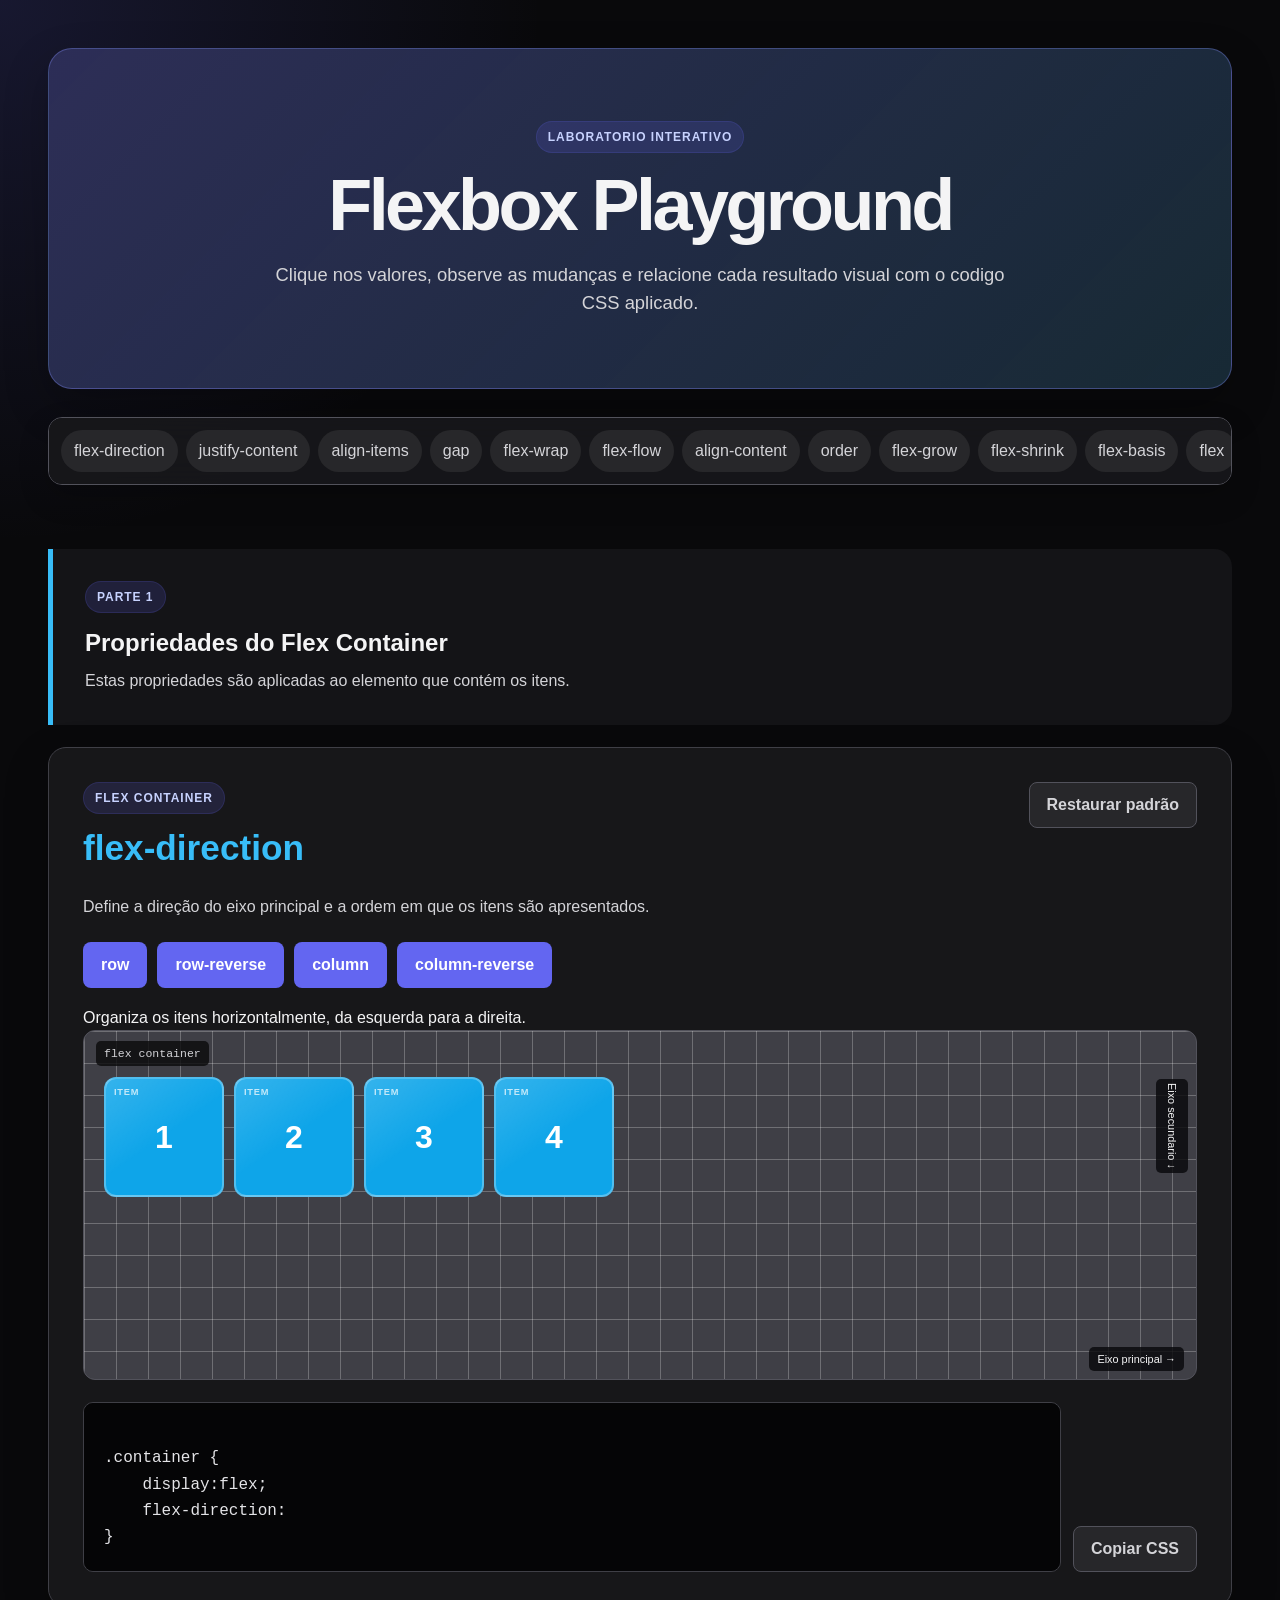
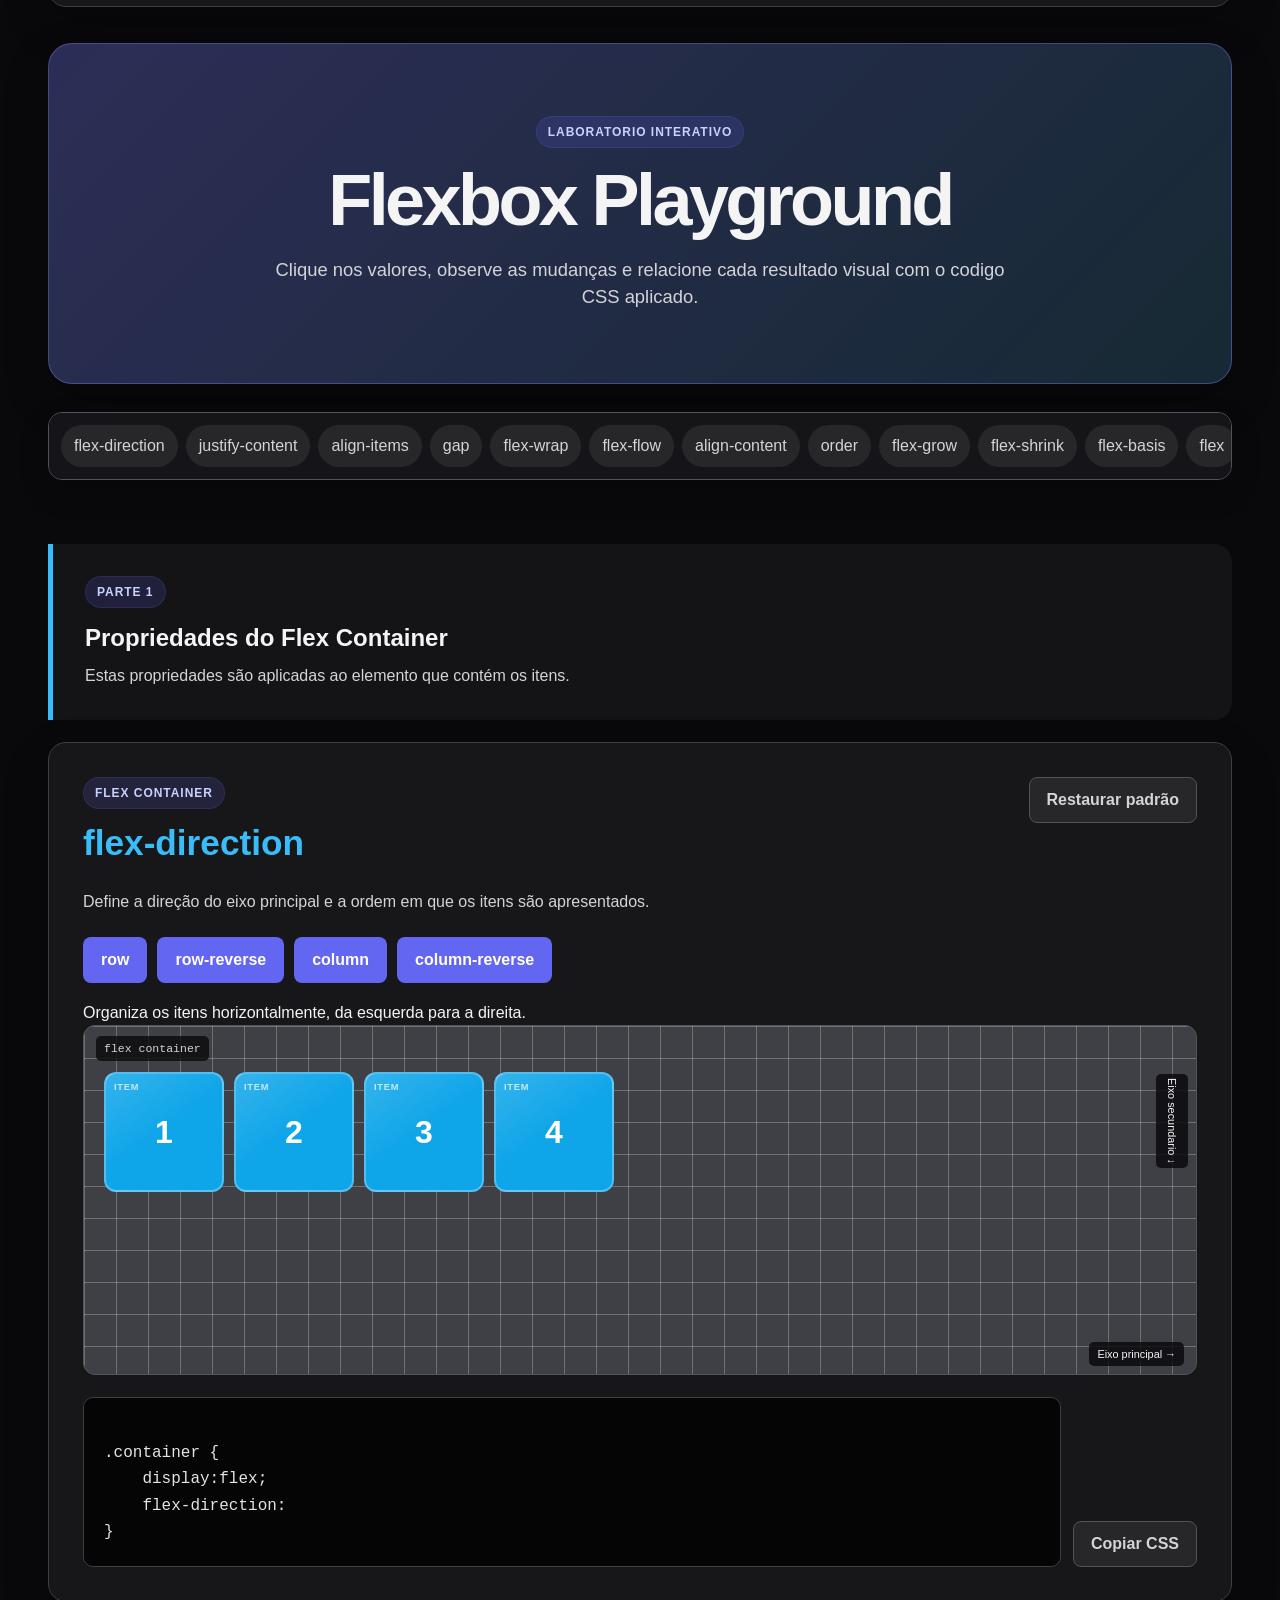
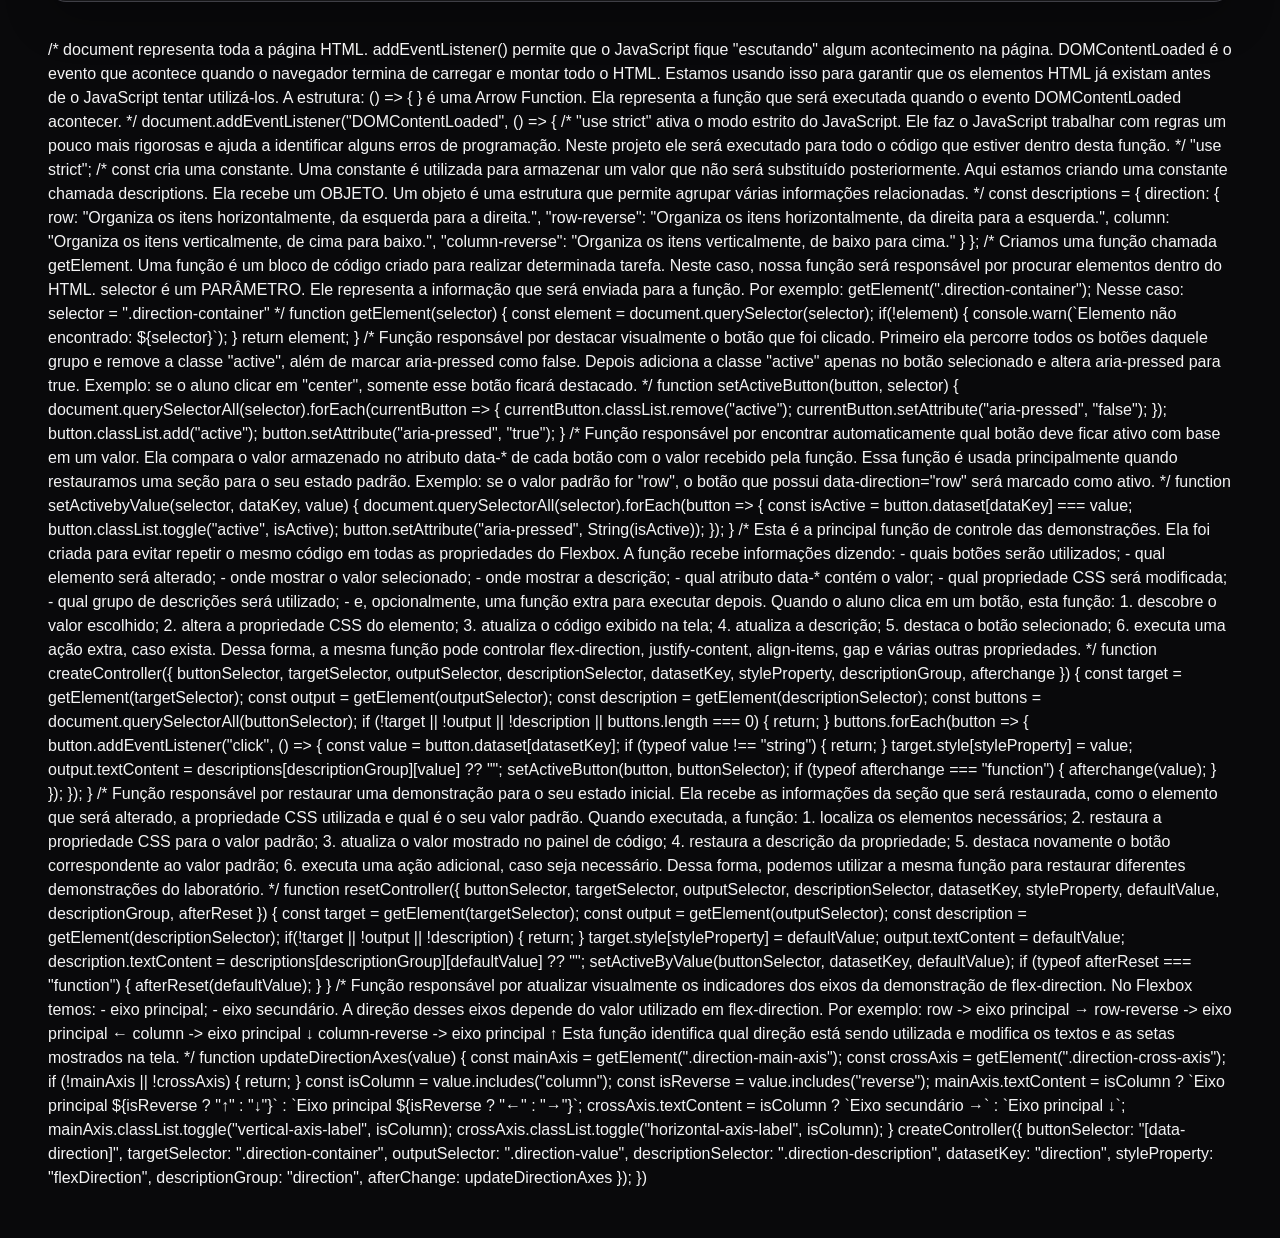
==== commit 535fdbdf: "v1.0.5 Update to index.html:  1. Added connection to the script.js file.  Update to style.css:  No u" ====
--- a/flexbox/index.html
+++ b/flexbox/index.html
@@ -282,6 +282,320 @@
                     data-copy-targed=".direction-value">Copiar CSS</button>
             </div>
         </section>
+        
      </main>
+
+<script src="js/script.js"></script>
+
+
 </body>
-</html>+</html>
+
+/*
+    document representa toda a página HTML.
+ 
+    addEventListener() permite que o JavaScript fique "escutando"
+    algum acontecimento na página.
+ 
+    DOMContentLoaded é o evento que acontece quando o navegador
+    termina de carregar e montar todo o HTML.
+ 
+    Estamos usando isso para garantir que os elementos HTML já
+    existam antes de o JavaScript tentar utilizá-los.
+ 
+    A estrutura:
+ 
+    () => {
+ 
+    }
+ 
+    é uma Arrow Function.
+ 
+    Ela representa a função que será executada quando o evento
+    DOMContentLoaded acontecer.
+*/
+ 
+document.addEventListener("DOMContentLoaded", () => {
+   
+    /*
+        "use strict" ativa o modo estrito do JavaScript.
+ 
+        Ele faz o JavaScript trabalhar com regras um pouco mais
+        rigorosas e ajuda a identificar alguns erros de programação.
+ 
+        Neste projeto ele será executado para todo o código que
+        estiver dentro desta função.
+    */
+    "use strict";
+ 
+    /*
+        const cria uma constante.
+ 
+        Uma constante é utilizada para armazenar um valor que não
+        será substituído posteriormente.
+ 
+        Aqui estamos criando uma constante chamada descriptions.
+ 
+        Ela recebe um OBJETO.
+ 
+        Um objeto é uma estrutura que permite agrupar várias
+        informações relacionadas.
+    */
+    const descriptions = {
+        direction: {
+            row: "Organiza os itens horizontalmente, da esquerda para a direita.",
+            "row-reverse": "Organiza os itens horizontalmente, da direita para a esquerda.",
+            column: "Organiza os itens verticalmente, de cima para baixo.",
+            "column-reverse": "Organiza os itens verticalmente, de baixo para cima."
+        }
+    };
+ 
+    /*
+        Criamos uma função chamada getElement.
+ 
+        Uma função é um bloco de código criado para realizar
+        determinada tarefa.
+ 
+        Neste caso, nossa função será responsável por procurar
+        elementos dentro do HTML.
+ 
+        selector é um PARÂMETRO.
+ 
+        Ele representa a informação que será enviada para a função.
+ 
+        Por exemplo:
+ 
+        getElement(".direction-container");
+ 
+        Nesse caso:
+ 
+        selector = ".direction-container"
+    */
+    function getElement(selector) {
+        const element = document.querySelector(selector);
+ 
+        if(!element) {
+            console.warn(`Elemento não encontrado: ${selector}`);
+        }
+ 
+        return element;
+    }
+ 
+    /*
+        Função responsável por destacar visualmente o botão que foi clicado.
+ 
+        Primeiro ela percorre todos os botões daquele grupo e remove
+        a classe "active", além de marcar aria-pressed como false.
+ 
+        Depois adiciona a classe "active" apenas no botão selecionado
+        e altera aria-pressed para true.
+ 
+        Exemplo:
+        se o aluno clicar em "center", somente esse botão ficará destacado.
+    */
+    function setActiveButton(button, selector) {
+        document.querySelectorAll(selector).forEach(currentButton => {
+            currentButton.classList.remove("active");
+            currentButton.setAttribute("aria-pressed", "false");
+        });
+ 
+        button.classList.add("active");
+        button.setAttribute("aria-pressed", "true");
+    }
+ 
+    /*
+        Função responsável por encontrar automaticamente qual botão
+        deve ficar ativo com base em um valor.
+ 
+        Ela compara o valor armazenado no atributo data-* de cada botão
+        com o valor recebido pela função.
+ 
+        Essa função é usada principalmente quando restauramos uma seção
+        para o seu estado padrão.
+ 
+        Exemplo:
+        se o valor padrão for "row", o botão que possui
+        data-direction="row" será marcado como ativo.
+    */
+   function setActivebyValue(selector, dataKey, value) {
+    document.querySelectorAll(selector).forEach(button => {
+        const isActive = button.dataset[dataKey] === value;
+ 
+        button.classList.toggle("active", isActive);
+        button.setAttribute("aria-pressed", String(isActive));
+    });
+   }
+ 
+   /*
+        Esta é a principal função de controle das demonstrações.
+ 
+        Ela foi criada para evitar repetir o mesmo código em todas
+        as propriedades do Flexbox.
+ 
+        A função recebe informações dizendo:
+ 
+        - quais botões serão utilizados;
+        - qual elemento será alterado;
+        - onde mostrar o valor selecionado;
+        - onde mostrar a descrição;
+        - qual atributo data-* contém o valor;
+        - qual propriedade CSS será modificada;
+        - qual grupo de descrições será utilizado;
+        - e, opcionalmente, uma função extra para executar depois.
+ 
+        Quando o aluno clica em um botão, esta função:
+ 
+        1. descobre o valor escolhido;
+        2. altera a propriedade CSS do elemento;
+        3. atualiza o código exibido na tela;
+        4. atualiza a descrição;
+        5. destaca o botão selecionado;
+        6. executa uma ação extra, caso exista.
+ 
+        Dessa forma, a mesma função pode controlar flex-direction,
+        justify-content, align-items, gap e várias outras propriedades.
+    */
+    function createController({
+        buttonSelector,
+        targetSelector,
+        outputSelector,
+        descriptionSelector,
+        datasetKey,
+        styleProperty,
+        descriptionGroup,
+        afterchange
+    }) {
+        const target = getElement(targetSelector);
+        const output = getElement(outputSelector);
+        const description = getElement(descriptionSelector);
+        const buttons = document.querySelectorAll(buttonSelector);
+ 
+        if (!target || !output || !description || buttons.length === 0) {
+            return;
+        }
+ 
+        buttons.forEach(button => {
+            button.addEventListener("click", () => {
+                const value = button.dataset[datasetKey];
+ 
+                if (typeof value !== "string") {
+                    return;
+                }
+ 
+                target.style[styleProperty] = value;
+                output.textContent = descriptions[descriptionGroup][value] ?? "";
+                setActiveButton(button, buttonSelector);
+ 
+                if (typeof afterchange === "function") {
+                    afterchange(value);
+                }
+            });
+        });
+    }
+ 
+    /*
+        Função responsável por restaurar uma demonstração
+        para o seu estado inicial.
+ 
+        Ela recebe as informações da seção que será restaurada,
+        como o elemento que será alterado, a propriedade CSS
+        utilizada e qual é o seu valor padrão.
+ 
+        Quando executada, a função:
+ 
+        1. localiza os elementos necessários;
+        2. restaura a propriedade CSS para o valor padrão;
+        3. atualiza o valor mostrado no painel de código;
+        4. restaura a descrição da propriedade;
+        5. destaca novamente o botão correspondente ao valor padrão;
+        6. executa uma ação adicional, caso seja necessário.
+ 
+        Dessa forma, podemos utilizar a mesma função para restaurar
+        diferentes demonstrações do laboratório.
+    */
+    function resetController({
+        buttonSelector,
+        targetSelector,
+        outputSelector,
+        descriptionSelector,
+        datasetKey,
+        styleProperty,
+        defaultValue,
+        descriptionGroup,
+        afterReset
+    }) {
+        const target = getElement(targetSelector);
+        const output = getElement(outputSelector);
+        const description = getElement(descriptionSelector);
+ 
+        if(!target || !output || !description) {
+            return;
+        }
+ 
+        target.style[styleProperty] = defaultValue;
+        output.textContent = defaultValue;
+        description.textContent = descriptions[descriptionGroup][defaultValue] ?? "";
+        setActiveByValue(buttonSelector, datasetKey, defaultValue);
+ 
+        if (typeof afterReset === "function") {
+            afterReset(defaultValue);
+        }
+    }
+ 
+    /*
+        Função responsável por atualizar visualmente os indicadores
+        dos eixos da demonstração de flex-direction.
+ 
+        No Flexbox temos:
+ 
+        - eixo principal;
+        - eixo secundário.
+ 
+        A direção desses eixos depende do valor utilizado em
+        flex-direction.
+ 
+        Por exemplo:
+ 
+        row            -> eixo principal →
+        row-reverse    -> eixo principal ←
+        column         -> eixo principal ↓
+        column-reverse -> eixo principal ↑
+ 
+        Esta função identifica qual direção está sendo utilizada
+        e modifica os textos e as setas mostrados na tela.
+    */
+ 
+    function updateDirectionAxes(value) {
+        const mainAxis = getElement(".direction-main-axis");
+        const crossAxis = getElement(".direction-cross-axis");
+ 
+        if (!mainAxis || !crossAxis) {
+            return;
+        }
+ 
+        const isColumn = value.includes("column");
+        const isReverse = value.includes("reverse");
+ 
+        mainAxis.textContent = isColumn
+            ? `Eixo principal ${isReverse ? "↑" : "↓"}`
+            : `Eixo principal ${isReverse ? "←" : "→"}`;
+       
+        crossAxis.textContent = isColumn
+        ? `Eixo secundário →`
+        : `Eixo principal ↓`;
+ 
+        mainAxis.classList.toggle("vertical-axis-label", isColumn);
+        crossAxis.classList.toggle("horizontal-axis-label", isColumn);
+    }
+ 
+    createController({
+        buttonSelector: "[data-direction]",
+        targetSelector: ".direction-container",
+        outputSelector: ".direction-value",
+        descriptionSelector: ".direction-description",
+        datasetKey: "direction",
+        styleProperty: "flexDirection",
+        descriptionGroup: "direction",
+        afterChange: updateDirectionAxes
+    });
+})
